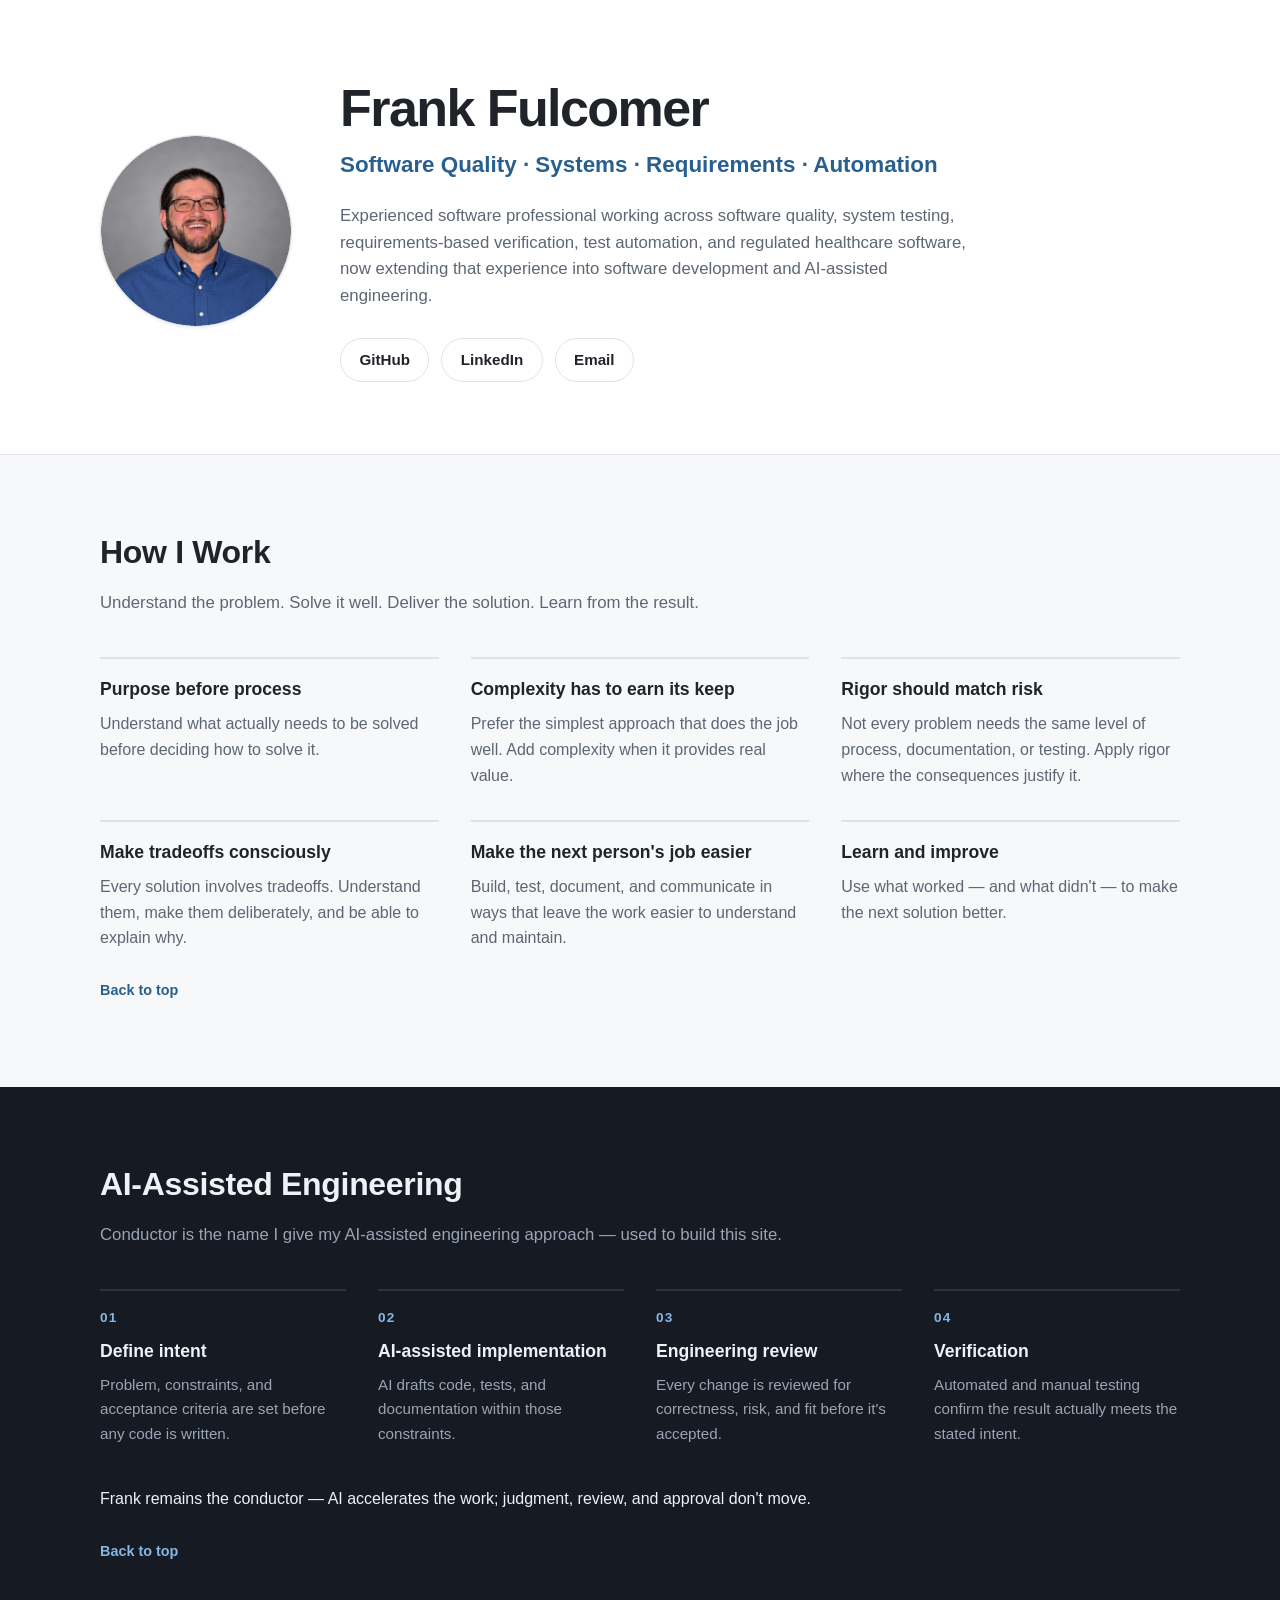
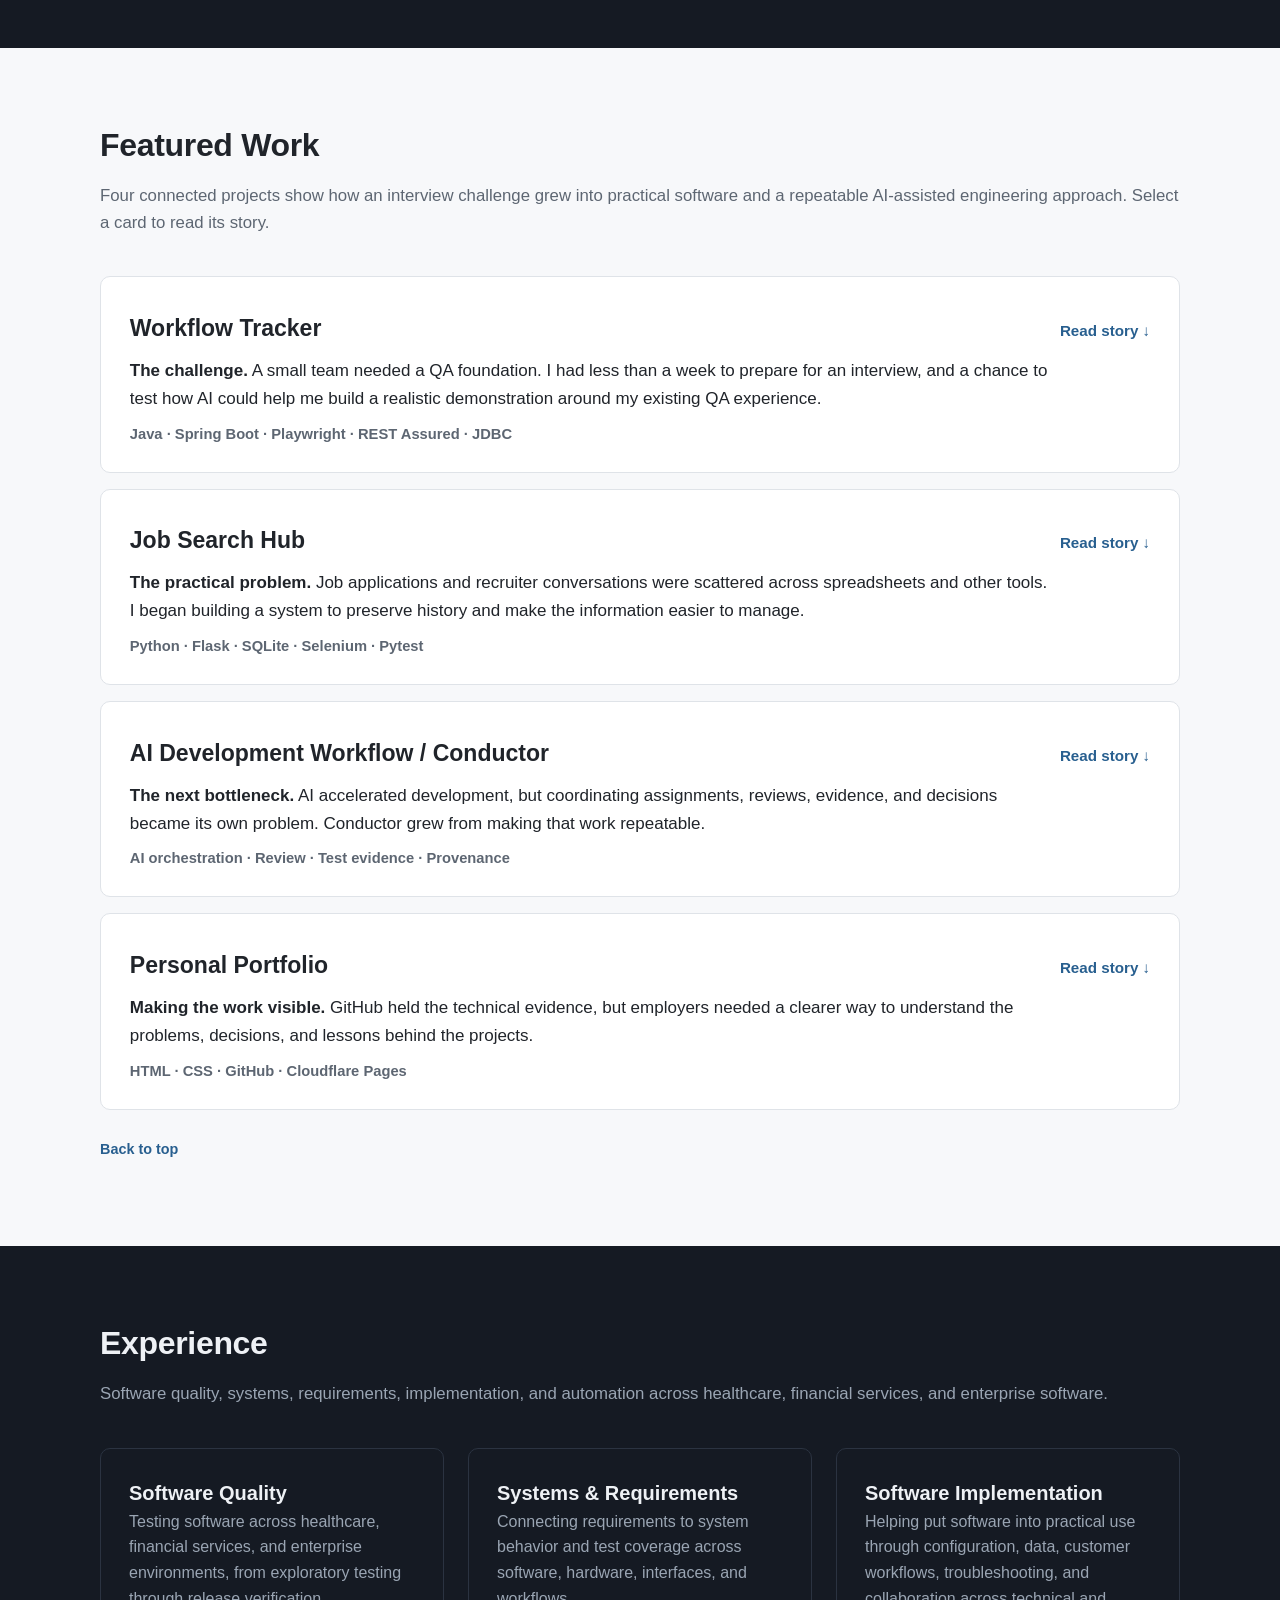
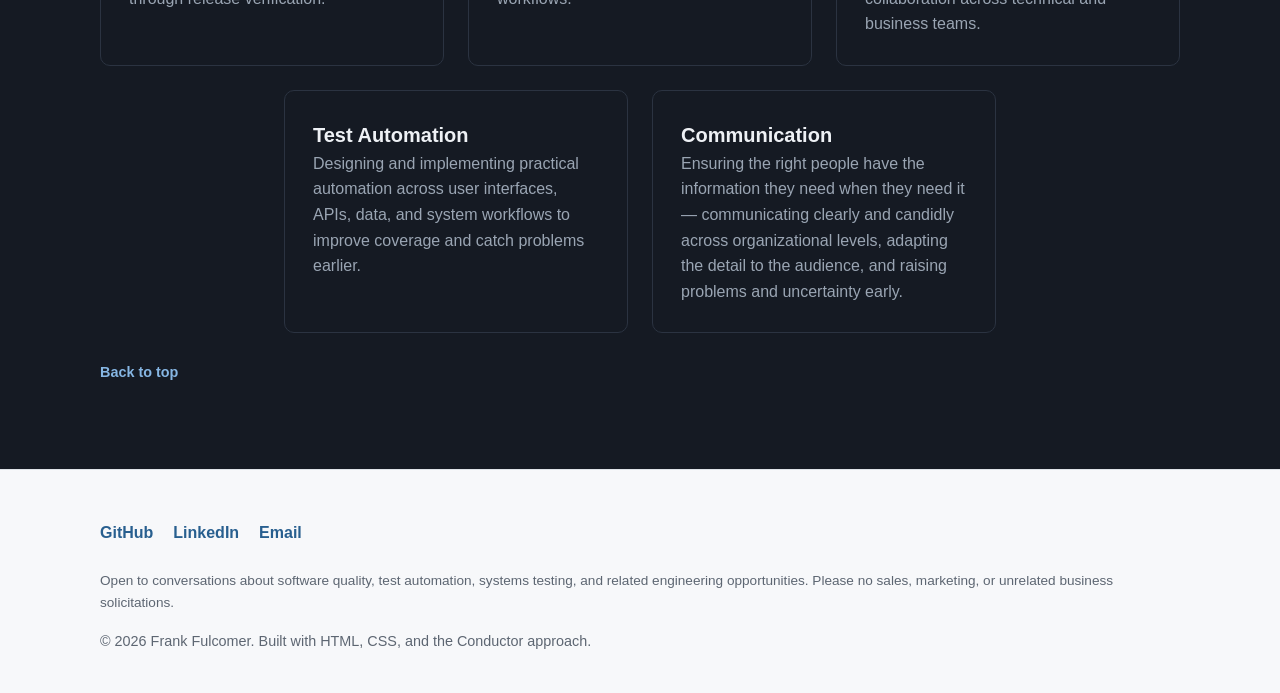
==== index.html @ 87f9f96c "Place Conductor workflow diagram in correct homepage story" ====
<!DOCTYPE html>
<html lang="en">
<head>
    <meta charset="UTF-8">
    <meta name="viewport" content="width=device-width, initial-scale=1.0">

    <title>Frank Fulcomer</title>

    <meta
        name="description"
        content="Frank Fulcomer is a software quality and test automation engineer with experience in system testing, healthcare software, automation, and AI-assisted software development."
    >

    <link rel="canonical" href="https://frankfulcomer.me/">
    <link rel="icon" type="image/png" href="favicon.png">
    <meta name="robots" content="index, follow">

    <script type="application/ld+json">
        {
            "@context": "https://schema.org",
            "@type": "Person",
            "name": "Frank Fulcomer",
            "url": "https://frankfulcomer.me/",
            "image": "https://frankfulcomer.me/favicon.png",
            "sameAs": [
                "https://github.com/frankfulcomer",
                "https://www.linkedin.com/in/frankfulcomer/"
            ],
            "jobTitle": "Software Quality & Test Automation Engineer"
        }
    </script>

    <link rel="stylesheet" href="styles.css?v=58944c45">
<style>
/* Featured stories: self-contained styles so card layout is reliable */
#work .project-story-grid {display:grid;grid-template-columns:minmax(0,1fr);gap:1rem;align-items:start}
#work .project-card {display:block;min-width:0;border:1px solid var(--border);background:var(--surface);border-radius:10px;overflow:hidden}
#work .project-card[open] {border-color:#a6bccd}
#work .project-card summary {display:block;list-style:none;cursor:pointer;padding:1.6rem 1.8rem}
#work .project-card summary::-webkit-details-marker {display:none}
#work .project-card summary:focus-visible {outline:3px solid var(--accent);outline-offset:-5px}
#work .project-card-header {display:flex;align-items:baseline;justify-content:space-between;gap:1.5rem;flex-wrap:wrap}
#work .project-card-heading {font-size:1.25rem;font-weight:700;line-height:1.4}
#work .project-card-intro {display:block;margin:.8rem 0 .6rem;max-width:85ch;line-height:1.65}
#work .project-card .technology {display:block;margin:.3rem 0 0;color:var(--muted);font-size:.85rem}
#work .project-toggle {color:var(--accent);font-weight:600;font-size:.95rem;white-space:nowrap}
#work .when-open {display:none}
#work details[open] .when-open {display:inline}
#work details[open] .when-closed {display:none}
#work .project-story {display:block;border-top:1px solid var(--border);padding:1.5rem 1.8rem 1.8rem;max-width:none;margin:0}
#work .project-story h2 {font-size:1.35rem;margin:1.9rem 0 .55rem}
#work .project-story p {max-width:78ch;margin:0 0 1rem;line-height:1.7}
#work .project-story .facts {display:grid;grid-template-columns:repeat(3,minmax(0,1fr));gap:1rem;margin:1.5rem 0}
#work .project-story .facts div {border-top:2px solid var(--border);padding-top:.6rem}
#work .project-story .facts strong {display:block;font-size:1.4rem}
#work .project-story .facts span {color:var(--muted);font-size:.85rem}
#work .project-story-link {margin-top:2rem!important}
@media(max-width:680px){#work .project-card summary{padding:1.2rem}#work .project-story{padding:1.2rem}#work .project-story .facts{grid-template-columns:1fr}}

#work .project-collapse-bottom {display:inline-block;margin-top:1rem;padding:.5rem 0;border:0;background:transparent;color:var(--accent);font:inherit;font-weight:600;cursor:pointer}
#work .project-collapse-bottom:hover {text-decoration:underline}
#work .project-collapse-bottom:focus-visible {outline:2px solid var(--accent);outline-offset:3px}

#work .project-evidence, #work .story-facts {display:grid;grid-template-columns:repeat(3,minmax(0,1fr));gap:1.25rem;margin:.2rem 0 2rem}
#work .project-evidence>div, #work .story-facts>div {border-top:2px solid var(--border);padding-top:.7rem;min-width:0}
#work .project-evidence strong, #work .story-facts strong {display:block;font-size:1.35rem;line-height:1.3}
#work .project-evidence span, #work .story-facts span {display:block;color:var(--muted);font-size:.9rem;margin-top:.25rem}
@media(max-width:600px){#work .project-evidence, #work .story-facts {grid-template-columns:1fr;gap:.8rem}}
#work .test-breakdown{margin:2rem 0}#work .test-breakdown-grid{display:grid;grid-template-columns:repeat(2,minmax(0,1fr));gap:.75rem}#work .test-breakdown-item{padding:1rem;border:1px solid var(--border);border-radius:8px}#work .test-breakdown-item h3{font-size:1rem;margin:0 0 .25rem}#work .test-breakdown-item p{font-size:.9rem;color:var(--muted);margin:0 0 .5rem}#work .test-evidence{font-size:.85rem;font-weight:600}#work .test-note{color:var(--muted);font-size:.9rem}@media(max-width:650px){#work .test-breakdown-grid{grid-template-columns:1fr}}

/* Consistent, unshaded project cards with readable text in both states */
#work .project-card,
#work .project-card[open],
#work .project-card[open] summary {
  background: var(--surface);
}
#work .project-card[open] {
  box-shadow: none;
}
#work .project-card summary .project-card-intro {
  font-size: 1rem;
  line-height: 1.65;
}
#work .project-card summary .technology {
  font-size: .92rem;
}
#work .project-card .project-story {
  font-size: 1rem;
}
#work .project-card .project-story p {
  font-size: 1rem;
  line-height: 1.7;
}
#work .project-card .project-story .test-breakdown-item p,
#work .project-card .project-story .test-note,
#work .project-card .project-story .story-facts span {
  font-size: .94rem;
}

/* Give summaries and expanded stories proportional use of card width */
#work .project-card summary .project-card-intro {
  max-width: none;
  padding-right: clamp(1rem, 8vw, 7rem);
}
#work .project-card .project-story p {
  max-width: 100%;
}
#work .project-card .project-story > section,
#work .project-card .project-story .story-facts,
#work .project-card .project-story .facts,
#work .project-card .project-story .test-breakdown {
  max-width: none;
}
#work .project-card .project-story > section p {
  max-width: 100%;
}
@media (max-width: 680px) {
  #work .project-card summary .project-card-intro { padding-right: 0; }
}

/* Featured-work hierarchy: project identity above narrative subheadings */
#work .project-card-heading {font-size:1.44rem;line-height:1.35;font-weight:700}
#work .project-card summary .project-card-intro {font-size:1.0625rem;line-height:1.65}
#work .project-card .project-story h2 {font-size:1.1875rem;line-height:1.4;font-weight:600}
#work .project-card .project-story .test-breakdown h2 {font-size:1.1875rem;font-weight:600}

/* Real project evidence image */
.project-visual{margin:2rem 0 2.25rem;max-width:100%}.project-visual a{display:block;border:1px solid var(--border);border-radius:8px;overflow:hidden;background:var(--surface)}.project-visual img{display:block;width:100%;height:auto;object-fit:contain}.project-visual figcaption{margin-top:.7rem;font-size:.9rem;line-height:1.6;color:var(--muted)}.project-visual figcaption strong{color:var(--text)}.project-visual a:focus-visible{outline:3px solid var(--accent);outline-offset:3px}

/* Verified QA evidence: readable without knowing the test tools */
.qa-evidence-visual{margin:1.7rem 0 2rem;border:1px solid var(--border);border-radius:9px;overflow:hidden;background:#fff}.qa-evidence-head{display:flex;justify-content:space-between;gap:.8rem;align-items:baseline;padding:1rem 1.15rem;border-bottom:1px solid var(--border)}.qa-evidence-head strong{font-size:1rem}.qa-evidence-head span{font-size:.85rem;color:var(--muted)}.qa-evidence-layers{display:grid;grid-template-columns:repeat(3,minmax(0,1fr))}.qa-evidence-layers>div{padding:1.2rem 1rem;display:flex;flex-direction:column;gap:.35rem}.qa-evidence-layers>div+div{border-left:1px solid var(--border)}.qa-evidence-layers strong{font-size:2rem;line-height:1.1;color:var(--text)}.qa-evidence-layers b{font-size:.92rem}.qa-evidence-layers span{font-size:.83rem;line-height:1.5;color:var(--muted)}.qa-evidence-visual figcaption{padding:.8rem 1.15rem;border-top:1px solid var(--border);font-size:.85rem;line-height:1.55;color:var(--muted)}@media(max-width:620px){.qa-evidence-head{flex-direction:column;gap:.25rem}.qa-evidence-layers{grid-template-columns:1fr}.qa-evidence-layers>div+div{border-left:0;border-top:1px solid var(--border)}}
.project-visual-source{display:block;margin-top:.35rem}.project-visual figcaption .project-visual-source a{display:inline;border:0;border-radius:0;background:none;padding:0;overflow:visible;text-decoration:underline;text-underline-offset:2px}
/* Job Search Hub: documented verification architecture */
.hub-verification-visual{margin:1.7rem 0 2rem;border:1px solid var(--border);border-radius:9px;background:#fff;overflow:hidden}.hub-verification-title{display:flex;flex-wrap:wrap;align-items:baseline;justify-content:space-between;gap:.35rem 1rem;padding:1rem 1.15rem;border-bottom:1px solid var(--border)}.hub-verification-title strong{font-size:1rem}.hub-verification-title>span{font-size:.84rem;color:var(--muted)}.hub-verification-flow{display:flex;align-items:stretch;gap:.5rem;padding:1.2rem}.hub-verification-node{flex:1;min-width:0;display:flex;flex-direction:column;gap:.45rem;padding:1rem;border:1px solid var(--border);border-radius:7px;background:#fafbfd}.hub-verification-step{font-size:.72rem;font-weight:700;letter-spacing:.06em;color:#345b78}.hub-verification-node strong{font-size:.96rem;line-height:1.35}.hub-verification-node>span:last-child{font-size:.84rem;line-height:1.55;color:var(--muted)}.hub-verification-arrow{align-self:center;font-size:1.5rem;color:#58758a}.hub-verification-visual figcaption{padding:.9rem 1.15rem;border-top:1px solid var(--border);font-size:.88rem;line-height:1.6;color:var(--muted)}.hub-verification-visual figcaption a{display:inline;text-decoration:underline;text-underline-offset:2px}@media(max-width:700px){.hub-verification-flow{flex-direction:column}.hub-verification-arrow{transform:rotate(90deg)}}
</style>
</head>

<body>
    <a class="skip-link" href="#main">Skip to main content</a>

    <header id="top" class="hero">
        <div class="container hero-inner">
            <img
                class="hero-photo"
                src="favicon.png"
                alt="Portrait of Frank Fulcomer"
                width="192"
                height="192"
            >

            <div class="hero-text">
                <h1>Frank Fulcomer</h1>
                <p class="title">Software Quality &middot; Systems &middot; Requirements &middot; Automation</p>

                <p class="intro">
                    Experienced software professional working across
                    software quality, system testing, requirements-based
                    verification, test automation, and regulated healthcare
                    software, now extending that experience into software
                    development and AI-assisted engineering.
                </p>

                <nav aria-label="Professional profiles" class="profile-nav">
                    <a href="https://github.com/frankfulcomer" target="_blank" rel="noopener noreferrer">GitHub</a>
                    <a href="https://www.linkedin.com/in/frankfulcomer/" target="_blank" rel="noopener noreferrer">LinkedIn</a>
                    <a href="mailto:frank.fulcomer@gmail.com">Email</a>
                </nav>
            </div>
        </div>
    </header>

    <main id="main">
        <section id="how-i-work" class="section" aria-labelledby="how-i-work-heading">
            <div class="container">
                <h2 id="how-i-work-heading">How I Work</h2>
                <p class="section-lede">
                    Understand the problem. Solve it well. Deliver the
                    solution. Learn from the result.
                </p>

                <ul class="principles-grid">
                    <li>
                        <h3>Purpose before process</h3>
                        <p>
                            Understand what actually needs to be solved
                            before deciding how to solve it.
                        </p>
                    </li>
                    <li>
                        <h3>Complexity has to earn its keep</h3>
                        <p>
                            Prefer the simplest approach that does the job
                            well. Add complexity when it provides real
                            value.
                        </p>
                    </li>
                    <li>
                        <h3>Rigor should match risk</h3>
                        <p>
                            Not every problem needs the same level of
                            process, documentation, or testing. Apply rigor
                            where the consequences justify it.
                        </p>
                    </li>
                    <li>
                        <h3>Make tradeoffs consciously</h3>
                        <p>
                            Every solution involves tradeoffs. Understand
                            them, make them deliberately, and be able to
                            explain why.
                        </p>
                    </li>
                    <li>
                        <h3>Make the next person's job easier</h3>
                        <p>
                            Build, test, document, and communicate in ways
                            that leave the work easier to understand and
                            maintain.
                        </p>
                    </li>
                    <li>
                        <h3>Learn and improve</h3>
                        <p>
                            Use what worked &mdash; and what didn't &mdash;
                            to make the next solution better.
                        </p>
                    </li>
                </ul>
                <p class="back-to-top">
                    <a href="#top">Back to top</a>
                </p>
            </div>
        </section>

        <section id="conductor" class="section section-dark" aria-labelledby="conductor-heading">
            <div class="container">
                <h2 id="conductor-heading">AI-Assisted Engineering</h2>
                <p class="section-lede">
                    Conductor is the name I give my AI-assisted engineering
                    approach &mdash; used to build this site.
                </p>

                <ol class="process-steps">
                    <li>
                        <span class="step-index">01</span>
                        <h3>Define intent</h3>
                        <p>
                            Problem, constraints, and acceptance criteria are
                            set before any code is written.
                        </p>
                    </li>
                    <li>
                        <span class="step-index">02</span>
                        <h3>AI-assisted implementation</h3>
                        <p>
                            AI drafts code, tests, and documentation within
                            those constraints.
                        </p>
                    </li>
                    <li>
                        <span class="step-index">03</span>
                        <h3>Engineering review</h3>
                        <p>
                            Every change is reviewed for correctness, risk,
                            and fit before it's accepted.
                        </p>
                    </li>
                    <li>
                        <span class="step-index">04</span>
                        <h3>Verification</h3>
                        <p>
                            Automated and manual testing confirm the result
                            actually meets the stated intent.
                        </p>
                    </li>
                </ol>

                <p class="process-note">
                    Frank remains the conductor &mdash; AI accelerates the
                    work; judgment, review, and approval don't move.
                </p>
                <p class="back-to-top">
                    <a href="#top">Back to top</a>
                </p>
            </div>
        </section>

        <section id="work" class="section" aria-labelledby="work-heading">
            <div class="container">
                <h2 id="work-heading">Featured Work</h2>
                <p class="section-lede">
                    Four connected projects show how an interview challenge grew into practical software and a repeatable AI-assisted engineering approach. Select a card to read its story.
                </p>

                <div class="project-grid project-story-grid">
<details class="project-card"><summary><span class="project-card-header"><span class="project-card-heading">Workflow Tracker</span><span class="project-toggle"><span class="when-closed">Read story ↓</span><span class="when-open">Collapse story ↑</span></span></span><span class="project-card-intro"><strong>The challenge.</strong> A small team needed a QA foundation. I had less than a week to prepare for an interview, and a chance to test how AI could help me build a realistic demonstration around my existing QA experience.</span><span class="technology">Java &middot; Spring Boot &middot; Playwright &middot; REST Assured &middot; JDBC</span></summary><div class="project-story"><h2>The situation</h2>
<p>During an interview process, I learned that a small software team needed to establish QA practices and automation largely from the ground up. The need was bigger than a handful of test scripts: requirements, coverage, repeatable regression testing, and an approach the team could maintain.</p>
<p>I wanted to demonstrate how I would tackle that work. But a meaningful testing demonstration needs something realistic to test. Building an application, its documentation, and a testing system by hand would take more time than an interview proof of concept justified.</p>
<p>I brought years of experience in software quality, requirements analysis, system testing, and test design. What I didn't bring was extensive hands-on Java/Spring Boot application development experience, and parts of the automation stack were new to me. AI offered a way to bridge that implementation gap without treating unfamiliar syntax as the main problem to solve.</p>
<h2>The approach</h2>
<p>I used ChatGPT and Claude Code to help create a small workflow application: work items can be assigned to owners, edited, moved through defined statuses, and reviewed through their status history. The application was never the main deliverable. It was a controllable, realistic system against which to demonstrate QA engineering.</p>
<p>I directed the problem-solving, requirements, testing priorities, architectural choices, review, and validation. AI accelerated implementation, investigation, and documentation. The aim was not to automate every possible activity; it was to get useful evidence quickly and know whether to trust it.</p>
<p>The timeline was short. My first Justifacts interview was on September 10, 2026. I committed the initial application and Playwright UI suite that afternoon, separated the black-box tests into their own repository and added CI on September 11, and had an onsite interview scheduled for September 16. That is less than a week from the initial interview to the onsite. I shared the initial proof of concept during the interview process and discussed the project and its approach with the team during the onsite interview. They seemed receptive to the ideas, although time constraints prevented a live demonstration. I continued developing the project independently afterward. The capabilities below reflect the current repositories, not necessarily what existed at the time of that conversation.</p>

<figure class="project-visual"><a href="https://raw.githubusercontent.com/frankfulcomer/workflow-tracker/main/docs/screenshot.png" target="_blank" rel="noopener noreferrer" aria-label="View full-size Workflow Tracker application screenshot"><img src="https://raw.githubusercontent.com/frankfulcomer/workflow-tracker/main/docs/screenshot.png" alt="Workflow Tracker application showing work items and a detail view with status history" loading="lazy" decoding="async"></a><figcaption><strong>Workflow Tracker in use.</strong> The application provides real work-item and status-history behavior for independent UI, API, and database verification. Select the image to view it full size.</figcaption></figure>
<h2>Making the behavior testable</h2>
<p>The project grew from a simple application idea into six lightweight user stories with numbered acceptance criteria, shared interface conventions, and explicit scope boundaries. Tests are mapped back to expected behavior, making it possible to discuss coverage in terms of requirements rather than just test counts.</p>
<p>Testing also improved the requirements. Exploring invalid owner identifiers, blank titles, and unassigned work items exposed behaviors that had not been specified. Those gaps became acceptance criteria before corresponding regression tests were added.</p>
<h2>Choosing the right kind of testing</h2>
<p>The QA system lives in its own repository and treats the application as a black box. Browser tests check user interaction and representative workflows. API tests check business rules and service responses. Read-only SQL checks verify what was actually persisted in the database—even when an application response appears correct.</p>
<p>Manual testing still has a place. An early set of 27 scripted manual cases was refined to six meaningful user workflows. Repetitive, deterministic checks moved to automation; open-ended questions moved to an exploratory testing charter. The goal was less duplicated effort, not less confidence.</p>
<figure class="qa-evidence-visual" aria-label="Workflow Tracker regression suite breakdown"><div class="qa-evidence-head"><strong>Independent regression suite</strong><span>30 automated tests · 3 verification layers</span></div><div class="qa-evidence-layers"><div><strong>18</strong><b>Browser / UI</b><span>Real user workflows and interface behavior</span></div><div><strong>6</strong><b>REST API</b><span>Service contracts and business rules</span></div><div><strong>6</strong><b>SQL / JDBC</b><span>Read-only verification of persisted state</span></div></div><figcaption>Each test maps to documented acceptance criteria. The suite runs independently of the application code and is integrated with <a href="https://github.com/frankfulcomer/workflow-tracker-tests/actions/workflows/ci.yml">GitHub Actions</a>. <a href="https://github.com/frankfulcomer/workflow-tracker-tests/blob/main/docs/traceability.md">Review test traceability</a>.</figcaption></figure>
<h2>Putting regression into the workflow</h2>
<p>GitHub Actions builds the application on changes to its main branch. After a successful build, it triggers the separate QA repository with the exact application commit identifier. The test workflow starts that revision of the application, runs the UI, API, and database tests, and saves reports and logs.</p>
<p>That separation matters: the tests don't rely on the application's internal classes, and the regression run is tied to the revision that triggered it—not whichever revision happens to be latest later.</p>
<figure class="project-visual"><a href="workflow-tracker-ci-history.png" target="_blank" rel="noopener noreferrer" aria-label="View full-size GitHub Actions CI run history"><img src="workflow-tracker-ci-history.png" alt="GitHub Actions CI run history for Workflow Tracker tests showing repeated successful executions alongside failures during development" loading="lazy" decoding="async"></a><figcaption><strong>Regression testing in practice.</strong> GitHub Actions runs the independent test suite as the project evolves. The history includes successful executions, failures investigated during development, and runs triggered by application changes. <span class="project-visual-source">Source: <a href="https://github.com/frankfulcomer/workflow-tracker-tests/actions/workflows/ci.yml">GitHub Actions workflow history</a></span></figcaption></figure>
<h2>What the failures taught me</h2>
<p>One browser test consistently passed locally and failed in CI. Rather than adding an arbitrary delay or weakening the assertion, I compared execution evidence and traced the problem to closely spaced form submissions and asynchronous handling. The test synchronization was corrected in the shared Page Object; the underlying application risk was recorded separately for future work.</p>
<p>Other findings were deliberately documented rather than immediately fixed, including an API error response that exposed an internal Java type. Not every discovery needs to become an unplanned change to the current scope.</p>
<h2>What I took away</h2>
<p>AI made it practical to move from an interview problem to a working QA demonstration despite limited familiarity with parts of the development stack. But speed alone was not the measure of success. Requirements still needed scrutiny, test results needed investigation, and the work needed boundaries.</p>
<p>For me, the lasting lesson is that AI can expand implementation capacity while experienced QA judgment determines what to build, what to verify, and when the evidence is good enough.</p>
<h2>Where it led</h2><p>After the interview, I continued developing Workflow Tracker to challenge myself with unfamiliar technologies and AI-assisted engineering. As the testing approach matured, I found a more immediate problem worth solving: managing my own job search more effectively. The next project, <a href="job-search-hub.html">Job Search Hub</a>, took those lessons into a practical application I could use.</p>
<div class="facts" aria-label="Project results"><div><strong>6</strong><span>Documented product stories</span></div><div><strong>30</strong><span>Automated regression tests</span></div><div><strong>3</strong><span>Independent verification layers</span></div></div><section class="test-breakdown" aria-label="Testing and verification"><h2>Testing and verification</h2><p class="test-note">Categories describe the kinds of checks used or planned; they are not additive test counts. Planned checks are identified explicitly.</p><div class="test-breakdown-grid"><div class="test-breakdown-item"><h3>UI / E2E</h3><p>Browser interactions and complete workflows</p><span class="test-evidence">Playwright automated</span></div><div class="test-breakdown-item"><h3>API</h3><p>Endpoints, contracts, and business rules</p><span class="test-evidence">REST Assured automated</span></div><div class="test-breakdown-item"><h3>Database</h3><p>Persistence, integrity, and history</p><span class="test-evidence">Read-only SQL checks</span></div><div class="test-breakdown-item"><h3>Manual / Exploratory</h3><p>Human-led workflows, investigations, and charters</p><span class="test-evidence">6 workflows and exploratory charter</span></div></div></section>
<p class="project-story-link"><a href="workflow-tracker.html">Open full project page ↗</a></p><button type="button" class="project-collapse-bottom" onclick="const d=this.closest('details');d.open=false;d.querySelector('summary').focus({preventScroll:true});d.scrollIntoView({behavior:window.matchMedia('(prefers-reduced-motion: reduce)').matches?'instant':'smooth',block:'start'})">↑ Collapse story</button></div></details>
<details class="project-card"><summary><span class="project-card-header"><span class="project-card-heading">Job Search Hub</span><span class="project-toggle"><span class="when-closed">Read story ↓</span><span class="when-open">Collapse story ↑</span></span></span><span class="project-card-intro"><strong>The practical problem.</strong> Job applications and recruiter conversations were scattered across spreadsheets and other tools. I began building a system to preserve history and make the information easier to manage.</span><span class="technology">Python &middot; Flask &middot; SQLite &middot; Selenium &middot; Pytest</span></summary><div class="project-story"><section><h2>The situation</h2><p>My job search had become a project of its own. Applications, recruiter conversations, job descriptions, compensation details, and follow-ups were spread across job boards, email, and increasingly complicated spreadsheets. The spreadsheet was useful, but I was spending more time maintaining the information than I wanted—and it was too easy for important history to disappear behind a single current-status cell.</p><p>I had just used Workflow Tracker to challenge myself with AI-assisted development and test automation. This time, instead of inventing a system to test, I already had a real problem. I wanted to see whether I could turn that need into software I would actually use, while applying the same discipline I had spent years bringing to other people's products.</p></section>
<section><h2>The approach</h2><p>The tempting version of Job Search Hub would do everything: collect openings, score matches, track recruiters, manage interviews, and automate follow-up. I deliberately did not start there. The first boundary was simpler: once I submit an application, I need to record it accurately and understand what happens afterward.</p><p>That choice gave Phase 1 a concrete purpose. It needed to capture the employer, position, application date, original posting, location, compensation, and source; preserve status changes; and make records easy to find again. Prospecting, automated discovery, and AI job evaluation could wait. Deferring them was a product decision, not an admission that the idea lacked ambition.</p></section><figure class="project-visual"><a href="job-hub-applications.png" target="_blank" rel="noopener noreferrer" aria-label="View full-size Job Search Hub screenshot"><img src="job-hub-applications.png" alt="Job Search Hub applications list populated with five fictional job applications, including company, job title, location, application date, and current status" loading="lazy" decoding="async"></a><figcaption><strong>Applications at a glance.</strong> Five fictional records in an isolated demonstration database show how job details and current status can be reviewed together. These are not real job applications. Select the image to view it full size.</figcaption></figure>
<section><h2>Where development stands</h2><p>Job Search Hub is still early in development. The initial application-recording workflow, relational data model, and independent browser testing provide a working foundation, not a finished job-search platform. There is considerably more I want it to do.</p><p>Recently, I have spent more time getting this portfolio published and building the development infrastructure and AI-assisted workflow that will support the larger Job Search Hub effort. That work has taken priority over adding application features for now. The goal is to return to the project with a clearer way to plan, implement, test, and review changes as its scope grows.</p></section><section><h2>Designing for useful history</h2><p>One of the first design questions was whether I was simply recreating a spreadsheet in a browser. If each application were just one row with a status field, the new interface would not solve the underlying problem. An application can move from submitted to screening to interviewing and beyond. Those changes have dates, context, and sometimes notes worth preserving.</p><p>I used a relational SQLite model to distinguish applications, companies, locations, sources, and status history. Company headquarters is not necessarily the job location. The date I applied is not necessarily the effective date of a later status. Compensation amounts need a basis to mean anything. These distinctions are easy to overlook in a quick prototype; they become important when the information is used for filtering, reporting, or understanding past decisions.</p></section><figure class="project-visual"><a href="job-hub-northstar-history.png" target="_blank" rel="noopener noreferrer" aria-label="View full-size Job Search Hub screenshot"><img src="job-hub-northstar-history.png" alt="Fictional Northstar Systems application detail showing its current interviewing status and a table of earlier applied, screening, and interviewing events" loading="lazy" decoding="async"></a><figcaption><strong>History, not just a status field.</strong> This fictional Northstar Systems record preserves the progression from applied to screening to interviewing, including effective dates and notes. The screenshot uses demonstration data. Select the image to view it full size.</figcaption></figure>
<section><h2>Verifying what actually persisted</h2><p>The application has its own tests, but I also wanted independent system-level evidence. I created a separate Selenium and Pytest repository that interacts with Job Search Hub through a real Chrome browser. It does not import the application's business logic or reach into its implementation to manufacture a passing result.</p><p>Isolation became a particularly important design decision. Each application test starts its own Flask process against a fresh, disposable SQLite database. It never touches my real job-search records. When a test creates an application, it checks the user-visible result and can query that same temporary database read-only to confirm the record and initial status-history entry actually exist. A status-change test checks that the new event was added without losing the old one. A screen that looks correct is not always proof that the underlying data is correct.</p></section><figure class="hub-verification-visual" aria-label="Job Search Hub independent verification workflow"><div class="hub-verification-title"><strong>One test, independently verified</strong><span>Isolated application and data for every test</span></div><div class="hub-verification-flow"><div class="hub-verification-node"><span class="hub-verification-step">1 · ACT</span><strong>Chrome + Selenium</strong><span>Submit an application or change its status through the real interface</span></div><span class="hub-verification-arrow" aria-hidden="true">→</span><div class="hub-verification-node"><span class="hub-verification-step">2 · RUN</span><strong>Disposable Flask instance</strong><span>Start the application with a fresh SQLite database</span></div><span class="hub-verification-arrow" aria-hidden="true">→</span><div class="hub-verification-node"><span class="hub-verification-step">3 · VERIFY</span><strong>UI + read-only SQL</strong><span>Confirm both the visible result and persisted status history</span></div></div><figcaption><strong>Why it matters:</strong> A correct-looking screen is not proof that the right data was saved. Each test uses its own temporary database, never the real job-search records. <a href="https://github.com/frankfulcomer/job-search-hub-tests">Inspect the independent test repository</a>.</figcaption></figure>
<figure class="project-visual"><a href="job-hub-test-results.png" target="_blank" rel="noopener noreferrer" aria-label="View full-size Job Search Hub automated test results screenshot"><img src="job-hub-test-results.png" alt="Terminal output showing results from the Job Search Hub automated test suite" loading="lazy" decoding="async"></a><figcaption><strong>Automated testing evidence.</strong> A captured local test run from the independent Job Search Hub test suite. The tests exercise application behavior with isolated test data; see the <a href="https://github.com/frankfulcomer/job-search-hub-tests">test repository</a> for the implementation and current coverage. Select the image to view it full size.</figcaption></figure><section><h2>Choosing meaningful coverage</h2><p>The browser suite covers selected workflows such as application creation, status history, and validation. It is not intended to duplicate every lower-level validation test, and it does not yet cover every Phase 1 scenario. Exhaustive filtering, duplicate-warning behavior, and archive/restore remain examples of work that can be added deliberately rather than pretending that a small suite proves everything.</p><p>This reflects how I approach QA professionally: choose the right level for each question, make test data trustworthy, and avoid repeating the same assertion through three layers merely to increase a test count. The objective is confidence in behavior, not a large-looking automation report.</p></section>
<section><h2>What I took away — and where it led</h2><p>Job Search Hub changed the stakes of my experiment. I was no longer asking only whether AI could help me build unfamiliar software. I was asking whether the result could remain understandable, maintainable, and trustworthy as requirements evolved. That meant paying attention to decisions, test evidence, and the cost of changing direction.</p><p>It also exposed a new problem. Coordinating AI assistance across planning, implementation, review, and testing required repeated context handoffs and careful tracking of what had actually been verified. Solving that problem became the next project: <a href="conductor.html">Conductor</a>.</p></section><div class="story-facts" aria-label="Project results"><div><strong>2</strong><span>Application and test repositories</span></div><div><strong>1</strong><span>Fresh database per browser test</span></div><div><strong>UI + SQL</strong><span>Behavior and persistence checked</span></div></div><section class="test-breakdown" aria-label="Product and quality evidence"><h2>Product and quality evidence</h2><p class="test-note">How the application preserves useful information and how its behavior is verified.</p><div class="test-breakdown-grid"><div class="test-breakdown-item"><h3>Application records</h3><p>Employer, role, source, compensation, and location</p><span class="test-evidence">Structured information captured after applying</span></div><div class="test-breakdown-item"><h3>Status history</h3><p>Changes preserved instead of overwritten</p><span class="test-evidence">Effective dates and prior status retained</span></div><div class="test-breakdown-item"><h3>Browser automation</h3><p>User workflows exercised in Chrome</p><span class="test-evidence">Separate Selenium / Pytest repository</span></div><div class="test-breakdown-item"><h3>Persistence checks</h3><p>Verify the data behind the screen</p><span class="test-evidence">Isolated SQLite database and read-only queries</span></div></div></section><p class="project-story-link"><a href="job-search-hub.html">Open full project page ↗</a></p><button type="button" class="project-collapse-bottom" onclick="const d=this.closest('details');d.open=false;d.querySelector('summary').focus({preventScroll:true});d.scrollIntoView({behavior:window.matchMedia('(prefers-reduced-motion: reduce)').matches?'instant':'smooth',block:'start'})">↑ Collapse story</button></div></details>
<details class="project-card"><summary><span class="project-card-header"><span class="project-card-heading">AI Development Workflow / Conductor</span><span class="project-toggle"><span class="when-closed">Read story ↓</span><span class="when-open">Collapse story ↑</span></span></span><span class="project-card-intro"><strong>The next bottleneck.</strong> AI accelerated development, but coordinating assignments, reviews, evidence, and decisions became its own problem. Conductor grew from making that work repeatable.</span><span class="technology">AI orchestration &middot; Review &middot; Test evidence &middot; Provenance</span></summary><div class="project-story"><section><h2>The situation</h2><p>Workflow Tracker showed me that AI could help me build a credible demonstration with technologies I did not use every day. Job Search Hub raised the bar: now I had a product with real requirements, persistent data, automated tests, and a reason to keep improving it. The faster implementation became, the more noticeable the coordination work became.</p><p>A model could propose a solution, another could implement it, and a third could critique it. But someone still had to carry requirements between them, explain what was authorized, determine which tests actually ran, and preserve the decisions that would matter a week later. Copying conversations between tools was not a sustainable engineering process.</p></section>
<section><h2>The approach</h2><p>I started treating AI collaboration less like asking one assistant to do everything and more like coordinating a small team with defined responsibilities. That is where the name Conductor came from. I set the direction, constraints, priorities, and acceptance boundaries. AI assists with analysis, planning, implementation, debugging, and review—but I remain accountable for what is built and what is accepted.</p><p>The distinction matters because an AI assistant can sound convincing while being wrong, can make a locally sensible change that violates a requirement, or can describe tests it did not independently execute. Experience in QA has made me particularly reluctant to confuse a plausible explanation with verified behavior.</p></section><figure class="conductor-evidence" style="margin:1.6rem 0 2.4rem"><a href="conductor-workflow.png" target="_blank" rel="noopener noreferrer"><img src="conductor-workflow.png" alt="Conductor workflow diagram showing bounded delegation, independent review, traceability, and human decision points." loading="lazy" style="display:block;width:100%;height:auto;border:1px solid #d8dee6;border-radius:8px"></a><figcaption style="font-size:.9rem;color:#526071;margin-top:.65rem">A working model of how scoped assignments, implementation, review, and human decisions connect. <a href="conductor-workflow.png" target="_blank" rel="noopener noreferrer">View full-size image</a></figcaption></figure>
<section><h2>Separating implementation from verification</h2><p>The workflow evolved toward an orchestration role that prepares bounded assignments and reviews results, while Claude Code performs delegated implementation or debugging. Codex can inspect the changes, run independent checks, and bring consequential decisions back to me. The roles are useful precisely because they are not interchangeable: the implementer's own success report is not the final evidence of correctness.</p><p>One of the principles captured in the project is: <strong>scripts establish facts; AI interprets facts; humans grant authority.</strong> A script can record the command that ran, its exit status, and the files that changed. AI can help interpret that evidence and identify what still needs scrutiny. Neither a passing test nor an AI recommendation automatically authorizes accepting a risk, changing requirements, committing, or publishing.</p></section><figure class="conductor-evidence" style="margin:1.6rem 0 2.4rem"><a href="conductor-verification.png" target="_blank" rel="noopener noreferrer"><img src="conductor-verification.png" alt="Conductor verification case study showing a failed intermediate correction and independent review evidence." loading="lazy" style="display:block;width:100%;height:auto;border:1px solid #d8dee6;border-radius:8px"></a><figcaption style="font-size:.9rem;color:#526071;margin-top:.65rem">A documented correction cycle: independent checks exposed a problem before acceptance. <a href="conductor-verification.png" target="_blank" rel="noopener noreferrer">View full-size image</a></figcaption></figure>
<section><h2>Making the work traceable</h2><p>As sessions grew longer, I found that important reasoning could disappear into a transcript. A decision made after comparing alternatives might be forgotten while a polished summary made the work look simpler than it was. Conductor's Python-based bridge therefore records scoped assignments, execution artifacts, source changes, test results, and review material so there is a usable trail behind the outcome.</p><p>That record has limits. The bridge can preserve its own delegated runs, but it does not automatically capture every surrounding ChatGPT conversation. Missing source material should be disclosed, not reconstructed as if it were verbatim. Raw transcripts may also contain private context and stay private; the enduring conclusions belong in concise requirements, architecture, test strategy, and decision records.</p></section>
<section><h2>Keeping authority and scope clear</h2><p>The process explicitly separates read-only investigation from authorized implementation. It does not allow a requirement to be silently rewritten simply because a test fails. Reviewing a change is not the same as authorizing a commit, and committing is not the same as approving a push or deployment. These are small distinctions until a delegated tool crosses one of them.</p><p>At the same time, I do not want a ceremonial framework that consumes more energy than it saves. I use an 'enough' principle: enough structure to preserve intent and verify the result, but no extra tooling or documentation without a clear benefit. The workflow must earn its place through actual use.</p></section><figure class="conductor-evidence" style="margin:1.6rem 0 2.4rem"><a href="conductor-approval-boundaries.png" target="_blank" rel="noopener noreferrer"><img src="conductor-approval-boundaries.png" alt="Conductor approval matrix distinguishing delegated work from human-controlled acceptance, commits, and publishing." loading="lazy" style="display:block;width:100%;height:auto;border:1px solid #d8dee6;border-radius:8px"></a><figcaption style="font-size:.9rem;color:#526071;margin-top:.65rem">Approval boundaries distinguish work AI can perform from decisions reserved for the engineer. <a href="conductor-approval-boundaries.png" target="_blank" rel="noopener noreferrer">View full-size image</a></figcaption></figure>
<section><h2>What I took away</h2><p>Conductor grew out of practical frustrations rather than a plan to invent an AI methodology. It is still being tested and refined, including through the work of building this portfolio. Some parts are implemented tools; others are operating rules and habits that need continued validation.</p><p>The larger lesson connects directly to my QA background. Faster implementation does not remove the need for judgment; it increases the value of knowing what to ask, what evidence to trust, and when to stop.</p></section><div class="story-facts" aria-label="Project results"><div><strong>3</strong><span>Defined responsibility areas</span></div><div><strong>Run records</strong><span>Changes and test evidence captured</span></div><div><strong>Approval</strong><span>Human-controlled acceptance</span></div></div><section class="test-breakdown" aria-label="Workflow evidence"><h2>Workflow evidence</h2><p class="test-note">The capabilities and safeguards that make delegated work reviewable.</p><div class="test-breakdown-grid"><div class="test-breakdown-item"><h3>Bounded assignments</h3><p>Keep implementation work tied to an authorized task</p><span class="test-evidence">Explicit scope and responsibilities</span></div><div class="test-breakdown-item"><h3>Independent review</h3><p>Separate creating changes from evaluating them</p><span class="test-evidence">Review is a distinct responsibility</span></div><div class="test-breakdown-item"><h3>Execution records</h3><p>Preserve what changed and which checks ran</p><span class="test-evidence">Evidence and decisions kept for follow-up</span></div><div class="test-breakdown-item"><h3>Human authority</h3><p>Keep acceptance and publication under engineer control</p><span class="test-evidence">Approval required for consequential actions</span></div></div></section><p class="project-story-link"><a href="conductor.html">Open full project page ↗</a></p><button type="button" class="project-collapse-bottom" onclick="const d=this.closest('details');d.open=false;d.querySelector('summary').focus({preventScroll:true});d.scrollIntoView({behavior:window.matchMedia('(prefers-reduced-motion: reduce)').matches?'instant':'smooth',block:'start'})">↑ Collapse story</button></div></details>
<details class="project-card"><summary><span class="project-card-header"><span class="project-card-heading">Personal Portfolio</span><span class="project-toggle"><span class="when-closed">Read story ↓</span><span class="when-open">Collapse story ↑</span></span></span><span class="project-card-intro"><strong>Making the work visible.</strong> GitHub held the technical evidence, but employers needed a clearer way to understand the problems, decisions, and lessons behind the projects.</span><span class="technology">HTML &middot; CSS &middot; GitHub &middot; Cloudflare Pages</span></summary><div class="project-story"><section><h2>The situation</h2><p>I had started publishing projects on GitHub to demonstrate that my software quality experience was extending into development and modern automation. The repositories contained code, requirements, tests, and engineering notes. But I kept returning to a basic problem: someone considering me for a role might never get far enough into a repository to understand why the work mattered.</p><p>A recruiter, business analyst, QA lead, and developer may all look at the same project for different reasons. The recruiter wants to understand my capabilities. The QA lead wants to see how I think about evidence and risk. The developer may want to inspect architecture and code. I needed a place that welcomed all of them without reducing the projects to technology badges.</p></section>
<section><h2>The approach</h2><p>That became the central content decision. Each project should begin with a recognizable problem, explain the approach and important choices, and then offer deeper technical detail. The GitHub repositories remain the source of evidence. The portfolio provides the context that makes someone interested enough to open them.</p><p>It also gave me a useful constraint: the first version did not need a polished gallery of screenshots, elaborate diagrams, or every possible project detail. It needed to be presentable and informative soon, while my job search was active. The work could deepen after it became discoverable.</p></section>
<section><h2>Choosing the right-sized architecture</h2><p>I could have built the site with a modern frontend framework, a content management system, or a backend service. None was necessary for the first goal. Static HTML and CSS, versioned in GitHub and deployed through Cloudflare Pages, offered a straightforward way to publish quickly with little infrastructure to maintain.</p><p>That choice was not about avoiding engineering. It was about applying engineering judgment to scope. The site still needs responsive behavior, accessible navigation, clear content hierarchy, sensible metadata, secure hosting, and reliable updates. A small technology stack does not excuse poor quality; it simply reduces the number of moving parts.</p></section>
<section><h2>Designing for different readers</h2><p>I wanted the visual impression to be mature, approachable, and technically current without looking like a flashy developer template. The design favors light surfaces, readable typography, whitespace, and a recognizable professional photograph. GitHub and LinkedIn are easy to reach, while the project pages let interested readers go deeper.</p><p>The same principle shaped the writing. I have years of experience in quality engineering, requirements, regulated software, and cross-functional work. My newer development projects should complement that history, not pretend I have spent decades as a Java or Python application developer. The portfolio needs to be confident about what I know and transparent about what I am learning.</p></section>
<section><h2>Making quality part of the site</h2><p>I documented responsive design and mainstream browser support as release expectations, including usable reflow down to 320 CSS pixels. Semantic structure, keyboard navigation, focus visibility, and readable layouts are part of the work, not decorative finishing touches. Those targets need to be checked and refined as the site evolves; a written requirement is not the same as a completed validation result.</p><p>The project also provides a practical setting for the Conductor approach. AI can help produce pages and suggest changes, but the content, technical claims, visual acceptance, and decision to publish still need human judgment. The site is public, so inaccurate wording or a broken link is more than an internal development inconvenience.</p></section>
<section><h2>What I took away</h2><p>One of the hardest choices in a personal project is deciding when there is enough. It would be easy to spend weeks refining a page that no employer can yet see. Instead, I chose to put four connected project stories in place and improve them through review. That makes the site useful now while leaving room for real screenshots, diagrams, stronger test evidence, and more detailed case studies later.</p><p>The portfolio completes a useful loop: Workflow Tracker tested my abilities, Job Search Hub addressed a real need, Conductor emerged from the challenge of coordinating the work, and this site applies those lessons to communicating the results. The guiding principle is simple: <strong>right-sized today, extensible tomorrow.</strong></p></section><div class="story-facts" aria-label="Project results"><div><strong>4</strong><span>Published project stories</span></div><div><strong>4</strong><span>Linked source repositories or project entry points</span></div><div><strong>Static</strong><span>Versioned, deployable site</span></div></div><section class="test-breakdown" aria-label="Publication and quality evidence"><h2>Publication and quality evidence</h2><p class="test-note">How the site makes the work accessible and verifiable.</p><div class="test-breakdown-grid"><div class="test-breakdown-item"><h3>Four project stories</h3><p>Connect problems, decisions, and lessons</p><span class="test-evidence">Published case studies</span></div><div class="test-breakdown-item"><h3>Source access</h3><p>Let technical readers inspect the implementation</p><span class="test-evidence">GitHub repositories linked</span></div><div class="test-breakdown-item"><h3>Responsive presentation</h3><p>Keep stories readable across screen sizes</p><span class="test-evidence">Layouts designed to reflow</span></div><div class="test-breakdown-item"><h3>Quality checks</h3><p>Review content, navigation, and accessibility</p><span class="test-evidence">Ongoing checks; not a certification</span></div></div></section><p class="project-story-link"><a href="personal-portfolio.html">Open full project page ↗</a></p><button type="button" class="project-collapse-bottom" onclick="const d=this.closest('details');d.open=false;d.querySelector('summary').focus({preventScroll:true});d.scrollIntoView({behavior:window.matchMedia('(prefers-reduced-motion: reduce)').matches?'instant':'smooth',block:'start'})">↑ Collapse story</button></div></details>
</div>
<p class="back-to-top">
                    <a href="#top">Back to top</a>
                </p>
            </div>
        </section>

        <section id="experience" class="section section-dark" aria-labelledby="experience-heading">
            <div class="container">
                <h2 id="experience-heading">Experience</h2>
                <p class="section-lede">
                    Software quality, systems, requirements, implementation,
                    and automation across healthcare, financial services,
                    and enterprise software.
                </p>

                <div class="experience-grid">
                    <article>
                        <h3>Software Quality</h3>
                        <p>
                            Testing software across healthcare, financial
                            services, and enterprise environments, from
                            exploratory testing through release verification.
                        </p>
                    </article>

                    <article>
                        <h3>Systems &amp; Requirements</h3>
                        <p>
                            Connecting requirements to system behavior and
                            test coverage across software, hardware,
                            interfaces, and workflows.
                        </p>
                    </article>

                    <article>
                        <h3>Software Implementation</h3>
                        <p>
                            Helping put software into practical use through
                            configuration, data, customer workflows,
                            troubleshooting, and collaboration across
                            technical and business teams.
                        </p>
                    </article>

                    <article>
                        <h3>Test Automation</h3>
                        <p>
                            Designing and implementing practical automation
                            across user interfaces, APIs, data, and system
                            workflows to improve coverage and catch problems
                            earlier.
                        </p>
                    </article>

                    <article>
                        <h3>Communication</h3>
                        <p>
                            Ensuring the right people have the information
                            they need when they need it &mdash; communicating
                            clearly and candidly across organizational
                            levels, adapting the detail to the audience, and
                            raising problems and uncertainty early.
                        </p>
                    </article>
                </div>
                <p class="back-to-top">
                    <a href="#top">Back to top</a>
                </p>
            </div>
        </section>
    </main>

    <footer>
        <div class="container footer-inner">
            <nav aria-label="Footer navigation">
                <a href="https://github.com/frankfulcomer" target="_blank" rel="noopener noreferrer">GitHub</a>
                <a href="https://www.linkedin.com/in/frankfulcomer/" target="_blank" rel="noopener noreferrer">LinkedIn</a>
                <a href="mailto:frank.fulcomer@gmail.com">Email</a>
            </nav>
            <p class="footer-contact-note">
                Open to conversations about software quality, test
                automation, systems testing, and related engineering
                opportunities. Please no sales, marketing, or unrelated
                business solicitations.
            </p>
            <p class="footer-note">
                &copy; 2026 Frank Fulcomer. Built with HTML, CSS, and the
                Conductor approach.
            </p>
        </div>
    </footer>
</body>
</html>
---- styles.css ----
:root {
    --background: #f7f8fa;
    --surface: #ffffff;
    --text: #20242a;
    --muted: #5d6672;
    --accent: #285f8f;
    --border: #dfe3e8;
    --max-width: 1080px;

    --dark-bg: #151a23;
    --dark-text: #eef1f5;
    --dark-muted: #9aa5b3;
    --dark-accent: #86b6e3;
    --dark-border: #2b3341;
}

* {
    box-sizing: border-box;
}

@media (prefers-reduced-motion: no-preference) {
    html {
        scroll-behavior: smooth;
    }
}

body {
    margin: 0;
    font-family:
        -apple-system,
        BlinkMacSystemFont,
        "Segoe UI",
        Roboto,
        Helvetica,
        Arial,
        sans-serif;
    line-height: 1.6;
    color: var(--text);
    background: var(--background);
}

.container {
    width: min(90%, var(--max-width));
    margin: 0 auto;
}

/* Skip link */

.skip-link {
    position: absolute;
    top: 0;
    left: -9999px;
    z-index: 100;
    padding: 0.75rem 1.25rem;
    background: var(--accent);
    color: #fff;
    font-weight: 600;
    border-radius: 0 0 8px 0;
}

.skip-link:focus {
    left: 0;
}

/* Focus visibility */

a:focus-visible,
.skip-link:focus-visible {
    outline: 2px solid var(--accent);
    outline-offset: 3px;
}

.section-dark a:focus-visible {
    outline-color: var(--dark-accent);
}

/* Hero */

.hero {
    padding: 5rem 0 4.5rem;
    background: var(--surface);
    border-bottom: 1px solid var(--border);
}

.hero-inner {
    display: flex;
    align-items: center;
    gap: 3rem;
}

.hero-photo {
    flex: none;
    width: clamp(120px, 16vw, 192px);
    height: clamp(120px, 16vw, 192px);
    border-radius: 50%;
    object-fit: cover;
    border: 1px solid var(--border);
    box-shadow: 0 1px 3px rgba(20, 24, 30, 0.08);
}

.hero-text {
    min-width: 0;
}

h1 {
    margin: 0;
    font-size: clamp(2.25rem, 5vw, 3.25rem);
    line-height: 1.1;
    letter-spacing: -0.03em;
}

.title {
    margin: 0.6rem 0 0;
    font-size: clamp(1.1rem, 2.4vw, 1.4rem);
    color: var(--accent);
    font-weight: 600;
}

.intro {
    max-width: 640px;
    margin: 1.25rem 0 1.75rem;
    font-size: 1.05rem;
    color: var(--muted);
}

/* Links */

a {
    color: var(--accent);
    font-weight: 600;
    text-decoration: none;
}

a:hover,
a:focus-visible {
    text-decoration: underline;
}

.profile-nav {
    display: flex;
    gap: 0.75rem;
    flex-wrap: wrap;
}

.profile-nav a {
    display: inline-block;
    min-height: 44px;
    padding: 0.55rem 1.15rem;
    background: var(--surface);
    color: var(--text);
    border: 1px solid var(--border);
    border-radius: 999px;
    font-size: 0.95rem;
    transition:
        border-color 0.15s ease,
        color 0.15s ease;
}

.profile-nav a:hover,
.profile-nav a:focus-visible {
    border-color: var(--accent);
    color: var(--accent);
    text-decoration: none;
}

/* Sections */

.section {
    padding: 4.5rem 0;
    scroll-margin-top: 2rem;
}

.section-dark {
    background: var(--dark-bg);
    color: var(--dark-text);
}

.section-dark h2,
.section-dark h3 {
    color: var(--dark-text);
}

.section-dark .section-lede,
.section-dark p {
    color: var(--dark-muted);
}

.section-dark a {
    color: var(--dark-accent);
}

h2 {
    margin: 0;
    font-size: clamp(1.6rem, 3vw, 2rem);
    letter-spacing: -0.01em;
}

.section-lede {
    margin: 0.75rem 0 2.5rem;
    color: var(--muted);
    font-size: 1.05rem;
}

/* Project & experience cards */

.project-grid,
.experience-grid {
    display: grid;
    grid-template-columns: repeat(auto-fit, minmax(min(100%, 280px), 1fr));
    gap: 1.5rem;
}

article {
    padding: 1.75rem;
    background: var(--surface);
    border: 1px solid var(--border);
    border-radius: 10px;
}

article h3 {
    margin: 0;
    font-size: 1.25rem;
}

.technology {
    margin: 0.4rem 0 1rem;
    color: var(--muted);
    font-size: 0.9rem;
    font-weight: 600;
}

article p {
    margin: 0 0 1rem;
}

.project-grid article > a {
    display: inline-block;
}

.experience-grid article p {
    margin-bottom: 0;
    color: var(--muted);
}

.section-dark article {
    background: var(--dark-bg);
    border-color: var(--dark-border);
}

.section-dark article p {
    color: var(--dark-muted);
}

/* How I Work principles */

.principles-grid {
    display: grid;
    grid-template-columns: repeat(3, minmax(0, 1fr));
    gap: 2rem;
    list-style: none;
    margin: 0;
    padding: 0;
}

.principles-grid li {
    border-top: 2px solid var(--border);
    padding-top: 1rem;
}

.principles-grid h3 {
    margin: 0 0 0.5rem;
    font-size: 1.1rem;
}

.principles-grid p {
    margin: 0;
    color: var(--muted);
}

/* Conductor process */

.process-steps {
    display: grid;
    grid-template-columns: repeat(4, minmax(0, 1fr));
    gap: 2rem;
    list-style: none;
    margin: 0 0 2.5rem;
    padding: 0;
}

.process-steps li {
    border-top: 2px solid var(--dark-border);
    padding-top: 1rem;
}

.step-index {
    display: block;
    font-size: 0.85rem;
    font-weight: 700;
    letter-spacing: 0.08em;
    color: var(--dark-accent);
    margin-bottom: 0.5rem;
}

.process-steps h3 {
    margin: 0 0 0.5rem;
    font-size: 1.1rem;
}

.process-steps p {
    margin: 0;
    font-size: 0.95rem;
}

.section-dark .process-note {
    margin: 0;
    font-size: 1rem;
    color: var(--dark-text);
}

.back-to-top {
    margin: 1.25rem 0 0;
    font-size: 0.9rem;
}

.back-to-top a {
    display: inline-block;
    min-height: 44px;
    padding: 0.5rem 0;
}

/* Footer */

footer {
    padding: 2.5rem 0;
    color: var(--muted);
    border-top: 1px solid var(--border);
}

.footer-inner {
    display: flex;
    flex-direction: column;
    gap: 1rem;
}

footer nav {
    display: flex;
    gap: 1.25rem;
    flex-wrap: wrap;
}

footer nav a {
    display: inline-flex;
    align-items: center;
    min-height: 44px;
}

.footer-note {
    margin: 0;
    font-size: 0.9rem;
}

.footer-contact-note {
    margin: 0;
    font-size: 0.85rem;
    color: var(--muted);
}

/* Responsive */

.experience-grid {
    grid-template-columns: repeat(6, minmax(0, 1fr));
}

.experience-grid > article {
    grid-column: span 2;
}

.experience-grid > article:nth-child(4) {
    grid-column: 2 / span 2;
}

.experience-grid > article:nth-child(5) {
    grid-column: 4 / span 2;
}

@media (max-width: 1100px) {
    .process-steps,
    .principles-grid {
        grid-template-columns: repeat(2, minmax(0, 1fr));
    }

    .experience-grid {
        grid-template-columns: repeat(4, minmax(0, 1fr));
    }

    .experience-grid > article:nth-child(4) {
        grid-column: auto / span 2;
    }

    .experience-grid > article:nth-child(5) {
        grid-column: 2 / span 2;
    }
}

@media (max-width: 600px) {
    .experience-grid,
    .process-steps,
    .principles-grid {
        grid-template-columns: minmax(0, 1fr);
    }

    .experience-grid > article,
    .experience-grid > article:nth-child(4),
    .experience-grid > article:nth-child(5) {
        grid-column: auto;
    }
}

@media (max-width: 680px) {
    .hero {
        padding: 3.5rem 0 3rem;
    }

    .hero-inner {
        flex-direction: column;
        text-align: center;
        gap: 1.75rem;
    }

    .intro {
        margin-left: auto;
        margin-right: auto;
    }

    .profile-nav {
        justify-content: center;
    }

    .section {
        padding: 3rem 0;
    }

    .section-lede {
        margin-left: auto;
        margin-right: auto;
    }

    article {
        padding: 1.25rem;
    }
}


/* Expandable featured-project stories */
.project-story-grid {
    grid-template-columns: repeat(2, minmax(0, 1fr));
    align-items: start;
}
.project-card {
    min-width: 0;
    background: var(--surface);
    border: 1px solid var(--border);
    border-radius: 10px;
    overflow: hidden;
}
.project-card[open] {
    grid-column: 1 / -1;
    border-color: #a8bfce;
}
.project-card summary {
    display: block;
    padding: 1.75rem;
    cursor: pointer;
    list-style: none;
}
.project-card summary::-webkit-details-marker { display: none; }
.project-card summary:focus-visible {
    outline: 3px solid var(--accent);
    outline-offset: -4px;
}
.project-card-heading {
    display: block;
    font-size: 1.25rem;
    font-weight: 700;
    line-height: 1.4;
}
.project-card .technology {
    display: block;
    margin: 0.4rem 0 1rem;
}
.project-summary { display: block; }
.project-toggle {
    display: inline-block;
    margin-top: 1rem;
    color: var(--accent);
    font-weight: 600;
}
.project-card .when-open { display: none; }
.project-card[open] .when-open { display: inline; }
.project-card[open] .when-closed { display: none; }
.project-story {
    border-top: 1px solid var(--border);
    padding: 0.5rem 1.75rem 1.75rem;
    max-width: 100%;
}
.project-story section { max-width: 75ch; }
.project-story h2 {
    margin: 1.8rem 0 0.5rem;
    font-size: 1.3rem;
}
.project-story p { margin: 0 0 1rem; }
.project-story-link { margin-top: 1.75rem !important; }
@media (max-width: 680px) {
    .project-story-grid { grid-template-columns: minmax(0, 1fr); }
    .project-card summary { padding: 1.25rem; }
    .project-story { padding: 0.25rem 1.25rem 1.25rem; }
}
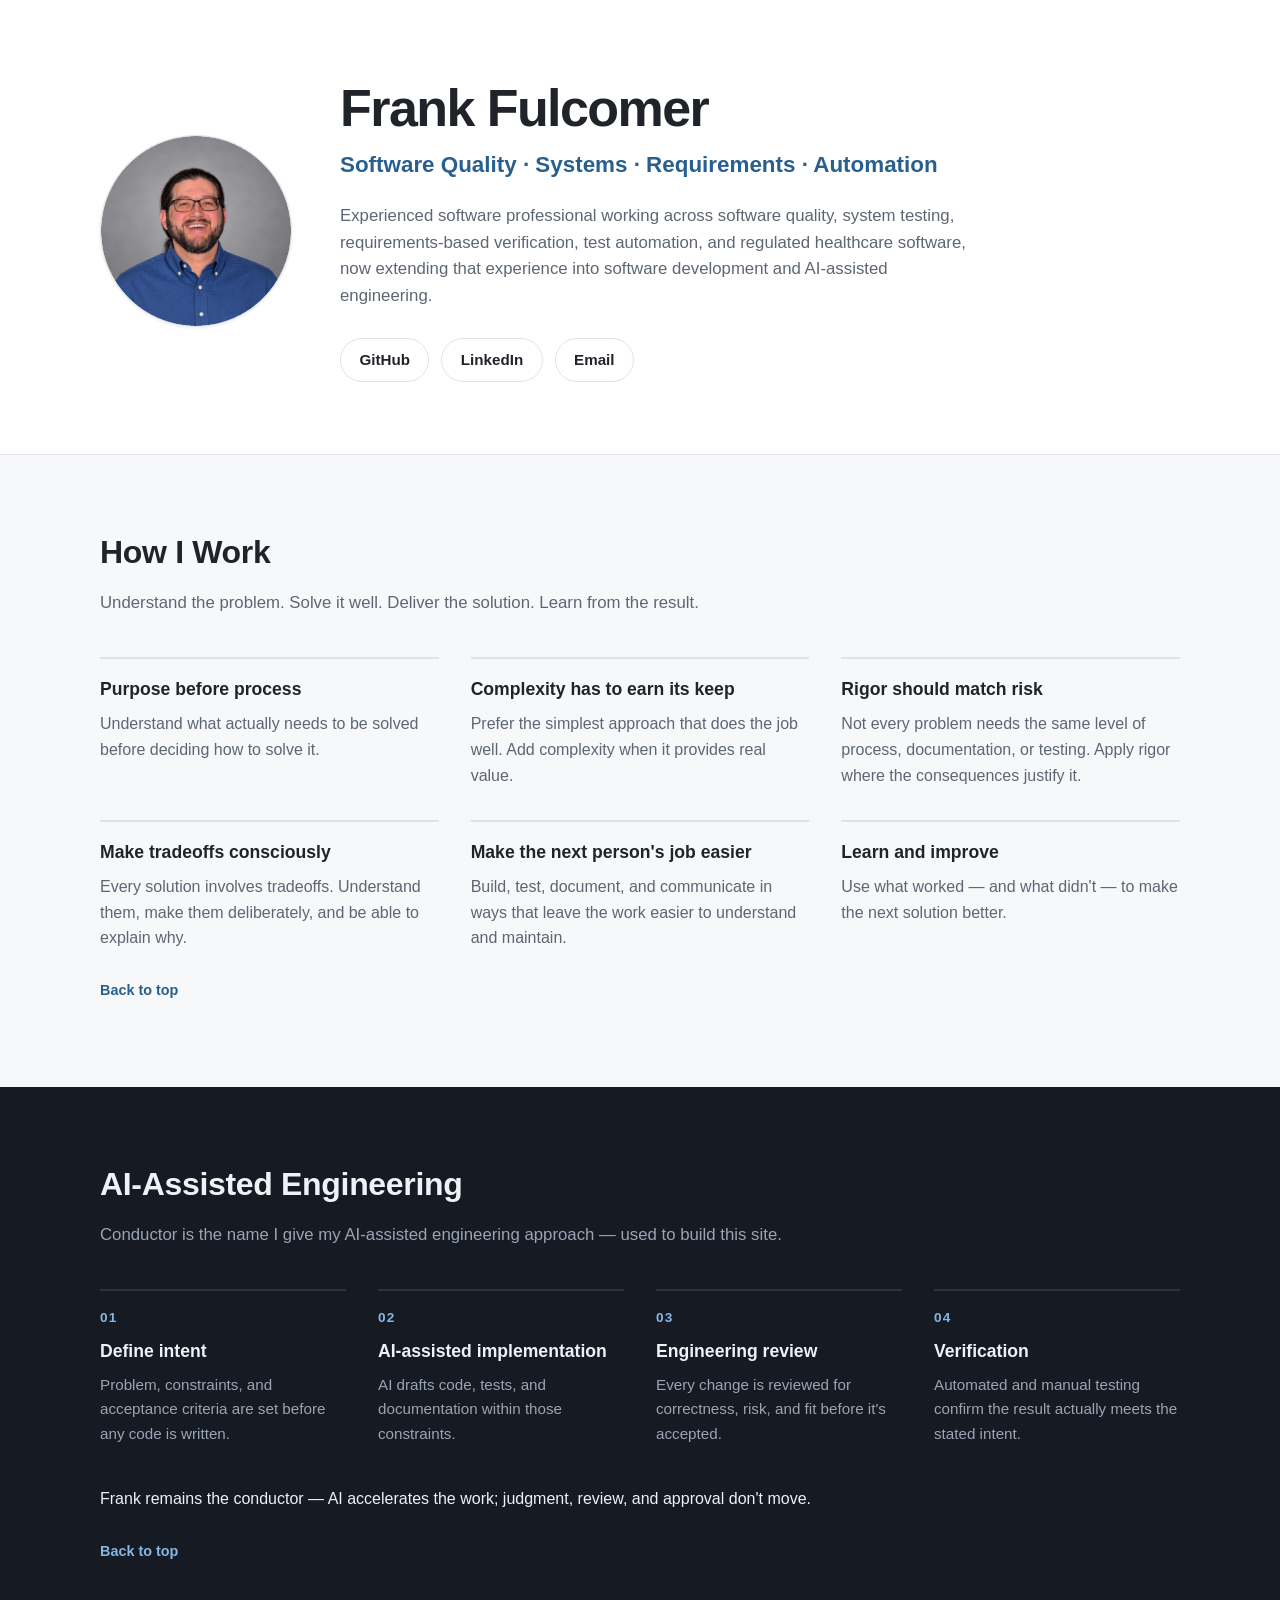
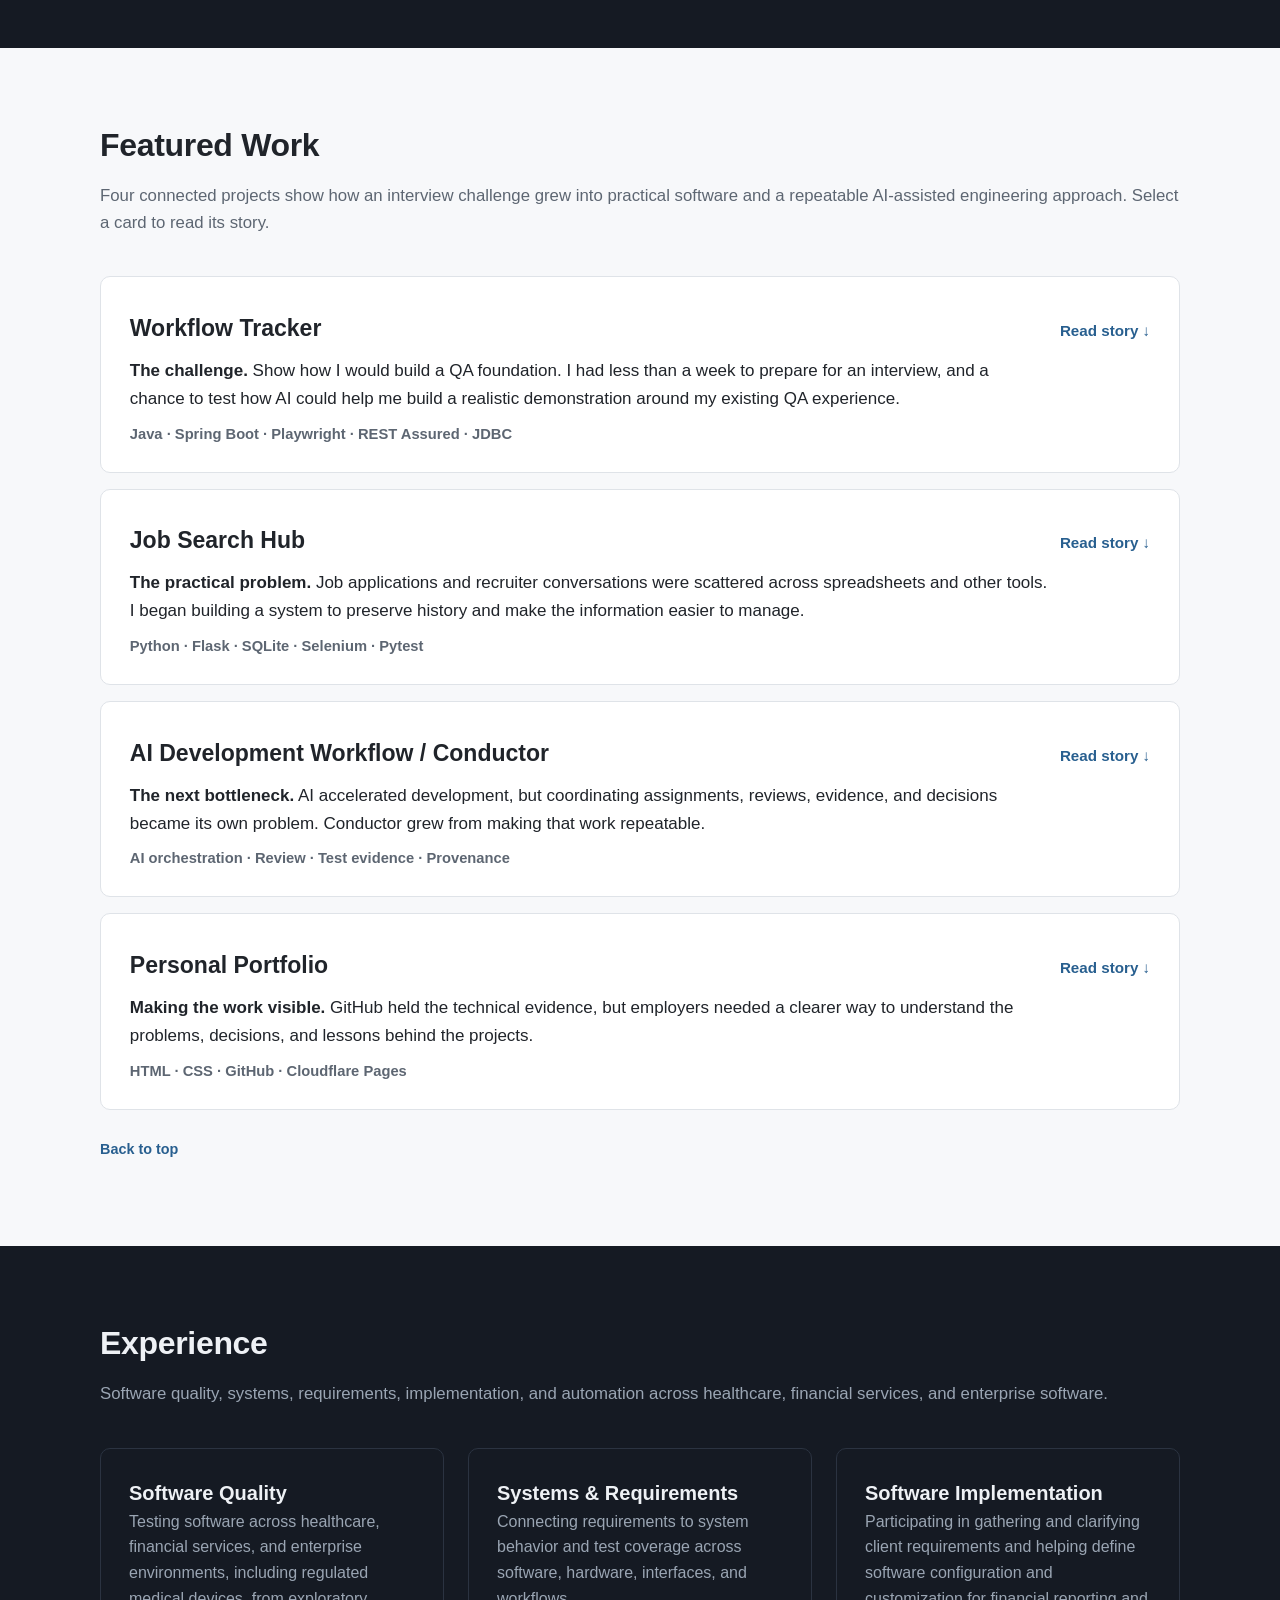
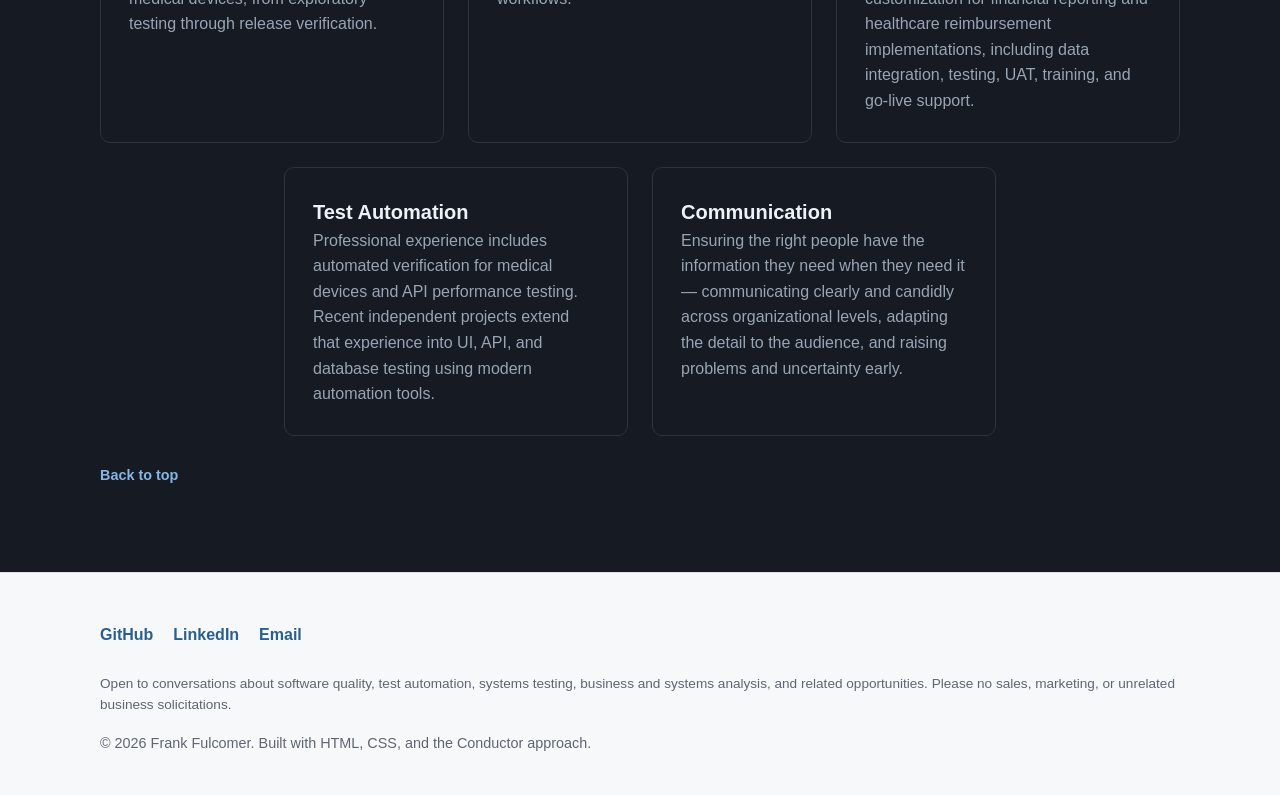
==== commit 5c23165b: "Align portfolio positioning with approved career documents - Homepage title, meta description, and J" ====
--- a/index.html
+++ b/index.html
@@ -4,11 +4,11 @@
     <meta charset="UTF-8">
     <meta name="viewport" content="width=device-width, initial-scale=1.0">
 
-    <title>Frank Fulcomer</title>
+    <title>Frank Fulcomer | Senior Software Quality Engineer</title>
 
     <meta
         name="description"
-        content="Frank Fulcomer is a software quality and test automation engineer with experience in system testing, healthcare software, automation, and AI-assisted software development."
+        content="Senior software quality engineer with regulated medical device testing, QA automation, and business systems analysis experience, now applying AI-assisted engineering."
     >
 
     <link rel="canonical" href="https://frankfulcomer.me/">
@@ -26,11 +26,11 @@
                 "https://github.com/frankfulcomer",
                 "https://www.linkedin.com/in/frankfulcomer/"
             ],
-            "jobTitle": "Software Quality & Test Automation Engineer"
+            "jobTitle": "Senior Software Quality Engineer"
         }
     </script>
 
-    <link rel="stylesheet" href="styles.css?v=58944c45">
+    <link rel="stylesheet" href="styles.css?v=efc245d">
 <style>
 /* Featured stories: self-contained styles so card layout is reliable */
 #work .project-story-grid {display:grid;grid-template-columns:minmax(0,1fr);gap:1rem;align-items:start}
@@ -133,7 +133,7 @@
 /* Job Search Hub: documented verification architecture */
 .hub-verification-visual{margin:1.7rem 0 2rem;border:1px solid var(--border);border-radius:9px;background:#fff;overflow:hidden}.hub-verification-title{display:flex;flex-wrap:wrap;align-items:baseline;justify-content:space-between;gap:.35rem 1rem;padding:1rem 1.15rem;border-bottom:1px solid var(--border)}.hub-verification-title strong{font-size:1rem}.hub-verification-title>span{font-size:.84rem;color:var(--muted)}.hub-verification-flow{display:flex;align-items:stretch;gap:.5rem;padding:1.2rem}.hub-verification-node{flex:1;min-width:0;display:flex;flex-direction:column;gap:.45rem;padding:1rem;border:1px solid var(--border);border-radius:7px;background:#fafbfd}.hub-verification-step{font-size:.72rem;font-weight:700;letter-spacing:.06em;color:#345b78}.hub-verification-node strong{font-size:.96rem;line-height:1.35}.hub-verification-node>span:last-child{font-size:.84rem;line-height:1.55;color:var(--muted)}.hub-verification-arrow{align-self:center;font-size:1.5rem;color:#58758a}.hub-verification-visual figcaption{padding:.9rem 1.15rem;border-top:1px solid var(--border);font-size:.88rem;line-height:1.6;color:var(--muted)}.hub-verification-visual figcaption a{display:inline;text-decoration:underline;text-underline-offset:2px}@media(max-width:700px){.hub-verification-flow{flex-direction:column}.hub-verification-arrow{transform:rotate(90deg)}}
 </style>
-</head>
+<style>.project-visual figcaption a{display:inline;border:0;border-radius:0;background:none;overflow:visible;text-decoration:underline;text-underline-offset:2px}</style></head>
 
 <body>
     <a class="skip-link" href="#main">Skip to main content</a>
@@ -293,16 +293,16 @@
                 </p>
 
                 <div class="project-grid project-story-grid">
-<details class="project-card"><summary><span class="project-card-header"><span class="project-card-heading">Workflow Tracker</span><span class="project-toggle"><span class="when-closed">Read story ↓</span><span class="when-open">Collapse story ↑</span></span></span><span class="project-card-intro"><strong>The challenge.</strong> A small team needed a QA foundation. I had less than a week to prepare for an interview, and a chance to test how AI could help me build a realistic demonstration around my existing QA experience.</span><span class="technology">Java &middot; Spring Boot &middot; Playwright &middot; REST Assured &middot; JDBC</span></summary><div class="project-story"><h2>The situation</h2>
-<p>During an interview process, I learned that a small software team needed to establish QA practices and automation largely from the ground up. The need was bigger than a handful of test scripts: requirements, coverage, repeatable regression testing, and an approach the team could maintain.</p>
+<details class="project-card"><summary><span class="project-card-header"><span class="project-card-heading">Workflow Tracker</span><span class="project-toggle"><span class="when-closed">Read story ↓</span><span class="when-open">Collapse story ↑</span></span></span><span class="project-card-intro"><strong>The challenge.</strong> Show how I would build a QA foundation. I had less than a week to prepare for an interview, and a chance to test how AI could help me build a realistic demonstration around my existing QA experience.</span><span class="technology">Java &middot; Spring Boot &middot; Playwright &middot; REST Assured &middot; JDBC</span></summary><div class="project-story"><h2>The situation</h2>
+<p>During an interview process for a QA role, I wanted to show how I would approach establishing QA practices and automation largely from the ground up. That work is bigger than a handful of test scripts: requirements, coverage, repeatable regression testing, and an approach a team can maintain.</p>
 <p>I wanted to demonstrate how I would tackle that work. But a meaningful testing demonstration needs something realistic to test. Building an application, its documentation, and a testing system by hand would take more time than an interview proof of concept justified.</p>
 <p>I brought years of experience in software quality, requirements analysis, system testing, and test design. What I didn't bring was extensive hands-on Java/Spring Boot application development experience, and parts of the automation stack were new to me. AI offered a way to bridge that implementation gap without treating unfamiliar syntax as the main problem to solve.</p>
 <h2>The approach</h2>
 <p>I used ChatGPT and Claude Code to help create a small workflow application: work items can be assigned to owners, edited, moved through defined statuses, and reviewed through their status history. The application was never the main deliverable. It was a controllable, realistic system against which to demonstrate QA engineering.</p>
 <p>I directed the problem-solving, requirements, testing priorities, architectural choices, review, and validation. AI accelerated implementation, investigation, and documentation. The aim was not to automate every possible activity; it was to get useful evidence quickly and know whether to trust it.</p>
-<p>The timeline was short. My first Justifacts interview was on September 10, 2026. I committed the initial application and Playwright UI suite that afternoon, separated the black-box tests into their own repository and added CI on September 11, and had an onsite interview scheduled for September 16. That is less than a week from the initial interview to the onsite. I shared the initial proof of concept during the interview process and discussed the project and its approach with the team during the onsite interview. They seemed receptive to the ideas, although time constraints prevented a live demonstration. I continued developing the project independently afterward. The capabilities below reflect the current repositories, not necessarily what existed at the time of that conversation.</p>
-
-<figure class="project-visual"><a href="https://raw.githubusercontent.com/frankfulcomer/workflow-tracker/main/docs/screenshot.png" target="_blank" rel="noopener noreferrer" aria-label="View full-size Workflow Tracker application screenshot"><img src="https://raw.githubusercontent.com/frankfulcomer/workflow-tracker/main/docs/screenshot.png" alt="Workflow Tracker application showing work items and a detail view with status history" loading="lazy" decoding="async"></a><figcaption><strong>Workflow Tracker in use.</strong> The application provides real work-item and status-history behavior for independent UI, API, and database verification. Select the image to view it full size.</figcaption></figure>
+<p>The timeline was short. I committed the initial application and Playwright UI suite on September 10, 2026, then separated the black-box tests into their own repository and added CI on September 11. My next interview was less than a week away. I shared the initial proof of concept during the interview process and continued developing the project independently afterward. The capabilities below reflect the current repositories, not necessarily what existed at the time.</p>
+
+<figure class="project-visual"><a href="workflow-tracker-application.png" target="_blank" rel="noopener noreferrer" aria-label="View full-size Workflow Tracker application screenshot"><img src="workflow-tracker-application.png" alt="Workflow Tracker application showing work items and a detail view with status history" width="1280" height="900" loading="lazy" decoding="async"></a><figcaption><strong>Workflow Tracker in use.</strong> The application provides real work-item and status-history behavior for independent UI, API, and database verification.  <span class="project-visual-source"><a href="workflow-tracker-application.png" target="_blank" rel="noopener noreferrer">View full-size image</a></span></figcaption></figure>
 <h2>Making the behavior testable</h2>
 <p>The project grew from a simple application idea into six lightweight user stories with numbered acceptance criteria, shared interface conventions, and explicit scope boundaries. Tests are mapped back to expected behavior, making it possible to discuss coverage in terms of requirements rather than just test counts.</p>
 <p>Testing also improved the requirements. Exploring invalid owner identifiers, blank titles, and unassigned work items exposed behaviors that had not been specified. Those gaps became acceptance criteria before corresponding regression tests were added.</p>
@@ -313,7 +313,7 @@
 <h2>Putting regression into the workflow</h2>
 <p>GitHub Actions builds the application on changes to its main branch. After a successful build, it triggers the separate QA repository with the exact application commit identifier. The test workflow starts that revision of the application, runs the UI, API, and database tests, and saves reports and logs.</p>
 <p>That separation matters: the tests don't rely on the application's internal classes, and the regression run is tied to the revision that triggered it—not whichever revision happens to be latest later.</p>
-<figure class="project-visual"><a href="workflow-tracker-ci-history.png" target="_blank" rel="noopener noreferrer" aria-label="View full-size GitHub Actions CI run history"><img src="workflow-tracker-ci-history.png" alt="GitHub Actions CI run history for Workflow Tracker tests showing repeated successful executions alongside failures during development" loading="lazy" decoding="async"></a><figcaption><strong>Regression testing in practice.</strong> GitHub Actions runs the independent test suite as the project evolves. The history includes successful executions, failures investigated during development, and runs triggered by application changes. <span class="project-visual-source">Source: <a href="https://github.com/frankfulcomer/workflow-tracker-tests/actions/workflows/ci.yml">GitHub Actions workflow history</a></span></figcaption></figure>
+<figure class="project-visual"><a href="workflow-tracker-ci-history.png" target="_blank" rel="noopener noreferrer" aria-label="View full-size GitHub Actions CI run history"><img src="workflow-tracker-ci-history.png" alt="GitHub Actions CI run history for Workflow Tracker tests showing repeated successful executions alongside failures during development" width="945" height="740" loading="lazy" decoding="async"></a><figcaption><strong>Regression testing in practice.</strong> GitHub Actions runs the independent test suite as the project evolves. The history includes successful executions, failures investigated during development, and runs triggered by application changes. <span class="project-visual-source">Source: <a href="https://github.com/frankfulcomer/workflow-tracker-tests/actions/workflows/ci.yml">GitHub Actions workflow history</a></span> <span class="project-visual-source"><a href="workflow-tracker-ci-history.png" target="_blank" rel="noopener noreferrer">View full-size image</a></span></figcaption></figure>
 <h2>What the failures taught me</h2>
 <p>One browser test consistently passed locally and failed in CI. Rather than adding an arbitrary delay or weakening the assertion, I compared execution evidence and traced the problem to closely spaced form submissions and asynchronous handling. The test synchronization was corrected in the shared Page Object; the underlying application risk was recorded separately for future work.</p>
 <p>Other findings were deliberately documented rather than immediately fixed, including an API error response that exposed an internal Java type. Not every discovery needs to become an unplanned change to the current scope.</p>
@@ -324,22 +324,22 @@
 <div class="facts" aria-label="Project results"><div><strong>6</strong><span>Documented product stories</span></div><div><strong>30</strong><span>Automated regression tests</span></div><div><strong>3</strong><span>Independent verification layers</span></div></div><section class="test-breakdown" aria-label="Testing and verification"><h2>Testing and verification</h2><p class="test-note">Categories describe the kinds of checks used or planned; they are not additive test counts. Planned checks are identified explicitly.</p><div class="test-breakdown-grid"><div class="test-breakdown-item"><h3>UI / E2E</h3><p>Browser interactions and complete workflows</p><span class="test-evidence">Playwright automated</span></div><div class="test-breakdown-item"><h3>API</h3><p>Endpoints, contracts, and business rules</p><span class="test-evidence">REST Assured automated</span></div><div class="test-breakdown-item"><h3>Database</h3><p>Persistence, integrity, and history</p><span class="test-evidence">Read-only SQL checks</span></div><div class="test-breakdown-item"><h3>Manual / Exploratory</h3><p>Human-led workflows, investigations, and charters</p><span class="test-evidence">6 workflows and exploratory charter</span></div></div></section>
 <p class="project-story-link"><a href="workflow-tracker.html">Open full project page ↗</a></p><button type="button" class="project-collapse-bottom" onclick="const d=this.closest('details');d.open=false;d.querySelector('summary').focus({preventScroll:true});d.scrollIntoView({behavior:window.matchMedia('(prefers-reduced-motion: reduce)').matches?'instant':'smooth',block:'start'})">↑ Collapse story</button></div></details>
 <details class="project-card"><summary><span class="project-card-header"><span class="project-card-heading">Job Search Hub</span><span class="project-toggle"><span class="when-closed">Read story ↓</span><span class="when-open">Collapse story ↑</span></span></span><span class="project-card-intro"><strong>The practical problem.</strong> Job applications and recruiter conversations were scattered across spreadsheets and other tools. I began building a system to preserve history and make the information easier to manage.</span><span class="technology">Python &middot; Flask &middot; SQLite &middot; Selenium &middot; Pytest</span></summary><div class="project-story"><section><h2>The situation</h2><p>My job search had become a project of its own. Applications, recruiter conversations, job descriptions, compensation details, and follow-ups were spread across job boards, email, and increasingly complicated spreadsheets. The spreadsheet was useful, but I was spending more time maintaining the information than I wanted—and it was too easy for important history to disappear behind a single current-status cell.</p><p>I had just used Workflow Tracker to challenge myself with AI-assisted development and test automation. This time, instead of inventing a system to test, I already had a real problem. I wanted to see whether I could turn that need into software I would actually use, while applying the same discipline I had spent years bringing to other people's products.</p></section>
-<section><h2>The approach</h2><p>The tempting version of Job Search Hub would do everything: collect openings, score matches, track recruiters, manage interviews, and automate follow-up. I deliberately did not start there. The first boundary was simpler: once I submit an application, I need to record it accurately and understand what happens afterward.</p><p>That choice gave Phase 1 a concrete purpose. It needed to capture the employer, position, application date, original posting, location, compensation, and source; preserve status changes; and make records easy to find again. Prospecting, automated discovery, and AI job evaluation could wait. Deferring them was a product decision, not an admission that the idea lacked ambition.</p></section><figure class="project-visual"><a href="job-hub-applications.png" target="_blank" rel="noopener noreferrer" aria-label="View full-size Job Search Hub screenshot"><img src="job-hub-applications.png" alt="Job Search Hub applications list populated with five fictional job applications, including company, job title, location, application date, and current status" loading="lazy" decoding="async"></a><figcaption><strong>Applications at a glance.</strong> Five fictional records in an isolated demonstration database show how job details and current status can be reviewed together. These are not real job applications. Select the image to view it full size.</figcaption></figure>
-<section><h2>Where development stands</h2><p>Job Search Hub is still early in development. The initial application-recording workflow, relational data model, and independent browser testing provide a working foundation, not a finished job-search platform. There is considerably more I want it to do.</p><p>Recently, I have spent more time getting this portfolio published and building the development infrastructure and AI-assisted workflow that will support the larger Job Search Hub effort. That work has taken priority over adding application features for now. The goal is to return to the project with a clearer way to plan, implement, test, and review changes as its scope grows.</p></section><section><h2>Designing for useful history</h2><p>One of the first design questions was whether I was simply recreating a spreadsheet in a browser. If each application were just one row with a status field, the new interface would not solve the underlying problem. An application can move from submitted to screening to interviewing and beyond. Those changes have dates, context, and sometimes notes worth preserving.</p><p>I used a relational SQLite model to distinguish applications, companies, locations, sources, and status history. Company headquarters is not necessarily the job location. The date I applied is not necessarily the effective date of a later status. Compensation amounts need a basis to mean anything. These distinctions are easy to overlook in a quick prototype; they become important when the information is used for filtering, reporting, or understanding past decisions.</p></section><figure class="project-visual"><a href="job-hub-northstar-history.png" target="_blank" rel="noopener noreferrer" aria-label="View full-size Job Search Hub screenshot"><img src="job-hub-northstar-history.png" alt="Fictional Northstar Systems application detail showing its current interviewing status and a table of earlier applied, screening, and interviewing events" loading="lazy" decoding="async"></a><figcaption><strong>History, not just a status field.</strong> This fictional Northstar Systems record preserves the progression from applied to screening to interviewing, including effective dates and notes. The screenshot uses demonstration data. Select the image to view it full size.</figcaption></figure>
+<section><h2>The approach</h2><p>The tempting version of Job Search Hub would do everything: collect openings, score matches, track recruiters, manage interviews, and automate follow-up. I deliberately did not start there. The first boundary was simpler: once I submit an application, I need to record it accurately and understand what happens afterward.</p><p>That choice gave Phase 1 a concrete purpose. It needed to capture the employer, position, application date, original posting, location, compensation, and source; preserve status changes; and make records easy to find again. Prospecting, automated discovery, and AI job evaluation could wait. Deferring them was a product decision, not an admission that the idea lacked ambition.</p></section><figure class="project-visual"><a href="job-hub-applications.png" target="_blank" rel="noopener noreferrer" aria-label="View full-size Job Search Hub screenshot"><img src="job-hub-applications.png" alt="Job Search Hub applications list populated with five fictional job applications, including company, job title, location, application date, and current status" width="1270" height="1279" loading="lazy" decoding="async"></a><figcaption><strong>Applications at a glance.</strong> Five fictional records in an isolated demonstration database show how job details and current status can be reviewed together. These are not real job applications.  <span class="project-visual-source"><a href="job-hub-applications.png" target="_blank" rel="noopener noreferrer">View full-size image</a></span></figcaption></figure>
+<section><h2>Where development stands</h2><p>Job Search Hub is still early in development. The initial application-recording workflow, relational data model, and independent browser testing provide a working foundation, not a finished job-search platform. There is considerably more I want it to do.</p><p>Recently, I have spent more time getting this portfolio published and building the development infrastructure and AI-assisted workflow that will support the larger Job Search Hub effort. That work has taken priority over adding application features for now. The goal is to return to the project with a clearer way to plan, implement, test, and review changes as its scope grows.</p></section><section><h2>Designing for useful history</h2><p>One of the first design questions was whether I was simply recreating a spreadsheet in a browser. If each application were just one row with a status field, the new interface would not solve the underlying problem. An application can move from submitted to screening to interviewing and beyond. Those changes have dates, context, and sometimes notes worth preserving.</p><p>I used a relational SQLite model to distinguish applications, companies, locations, sources, and status history. Company headquarters is not necessarily the job location. The date I applied is not necessarily the effective date of a later status. Compensation amounts need a basis to mean anything. These distinctions are easy to overlook in a quick prototype; they become important when the information is used for filtering, reporting, or understanding past decisions.</p></section><figure class="project-visual"><a href="job-hub-northstar-history.png" target="_blank" rel="noopener noreferrer" aria-label="View full-size Job Search Hub screenshot"><img src="job-hub-northstar-history.png" alt="Fictional Northstar Systems status history showing applied, screening, and interviewing events with effective dates and notes" width="772" height="370" loading="lazy" decoding="async"></a><figcaption><strong>History, not just a status field.</strong> This fictional Northstar Systems record preserves the progression from applied to screening to interviewing, including effective dates and notes. The screenshot uses demonstration data.  <span class="project-visual-source"><a href="job-hub-northstar-history.png" target="_blank" rel="noopener noreferrer">View full-size image</a></span></figcaption></figure>
 <section><h2>Verifying what actually persisted</h2><p>The application has its own tests, but I also wanted independent system-level evidence. I created a separate Selenium and Pytest repository that interacts with Job Search Hub through a real Chrome browser. It does not import the application's business logic or reach into its implementation to manufacture a passing result.</p><p>Isolation became a particularly important design decision. Each application test starts its own Flask process against a fresh, disposable SQLite database. It never touches my real job-search records. When a test creates an application, it checks the user-visible result and can query that same temporary database read-only to confirm the record and initial status-history entry actually exist. A status-change test checks that the new event was added without losing the old one. A screen that looks correct is not always proof that the underlying data is correct.</p></section><figure class="hub-verification-visual" aria-label="Job Search Hub independent verification workflow"><div class="hub-verification-title"><strong>One test, independently verified</strong><span>Isolated application and data for every test</span></div><div class="hub-verification-flow"><div class="hub-verification-node"><span class="hub-verification-step">1 · ACT</span><strong>Chrome + Selenium</strong><span>Submit an application or change its status through the real interface</span></div><span class="hub-verification-arrow" aria-hidden="true">→</span><div class="hub-verification-node"><span class="hub-verification-step">2 · RUN</span><strong>Disposable Flask instance</strong><span>Start the application with a fresh SQLite database</span></div><span class="hub-verification-arrow" aria-hidden="true">→</span><div class="hub-verification-node"><span class="hub-verification-step">3 · VERIFY</span><strong>UI + read-only SQL</strong><span>Confirm both the visible result and persisted status history</span></div></div><figcaption><strong>Why it matters:</strong> A correct-looking screen is not proof that the right data was saved. Each test uses its own temporary database, never the real job-search records. <a href="https://github.com/frankfulcomer/job-search-hub-tests">Inspect the independent test repository</a>.</figcaption></figure>
-<figure class="project-visual"><a href="job-hub-test-results.png" target="_blank" rel="noopener noreferrer" aria-label="View full-size Job Search Hub automated test results screenshot"><img src="job-hub-test-results.png" alt="Terminal output showing results from the Job Search Hub automated test suite" loading="lazy" decoding="async"></a><figcaption><strong>Automated testing evidence.</strong> A captured local test run from the independent Job Search Hub test suite. The tests exercise application behavior with isolated test data; see the <a href="https://github.com/frankfulcomer/job-search-hub-tests">test repository</a> for the implementation and current coverage. Select the image to view it full size.</figcaption></figure><section><h2>Choosing meaningful coverage</h2><p>The browser suite covers selected workflows such as application creation, status history, and validation. It is not intended to duplicate every lower-level validation test, and it does not yet cover every Phase 1 scenario. Exhaustive filtering, duplicate-warning behavior, and archive/restore remain examples of work that can be added deliberately rather than pretending that a small suite proves everything.</p><p>This reflects how I approach QA professionally: choose the right level for each question, make test data trustworthy, and avoid repeating the same assertion through three layers merely to increase a test count. The objective is confidence in behavior, not a large-looking automation report.</p></section>
+<figure class="project-visual"><a href="job-hub-ci-history.png?v=961bf8b" target="_blank" rel="noopener noreferrer" aria-label="View full-size Job Search Hub application CI history"><img src="job-hub-ci-history.png?v=961bf8b" alt="GitHub Actions history for the Job Search Hub application, including a successful run for isolated database support" width="1300" height="545" loading="lazy" decoding="async"></a><figcaption><strong>Application CI evidence.</strong> This captured GitHub Actions history belongs to the application repository, whose CI runs Pytest. It includes the change adding isolated database support. The separate Selenium and read-only SQL suite is documented in the <a href="https://github.com/frankfulcomer/job-search-hub-tests">independent test repository</a>; it does not yet have CI. <a href="https://github.com/frankfulcomer/job-search-hub/actions">Inspect application CI</a>.  <span class="project-visual-source"><a href="job-hub-ci-history.png?v=961bf8b" target="_blank" rel="noopener noreferrer">View full-size image</a></span></figcaption></figure><section><h2>Choosing meaningful coverage</h2><p>The browser suite covers selected workflows such as application creation, status history, and validation. It is not intended to duplicate every lower-level validation test, and it does not yet cover every Phase 1 scenario. Exhaustive filtering, duplicate-warning behavior, and archive/restore remain examples of work that can be added deliberately rather than pretending that a small suite proves everything.</p><p>This reflects how I approach QA professionally: choose the right level for each question, make test data trustworthy, and avoid repeating the same assertion through three layers merely to increase a test count. The objective is confidence in behavior, not a large-looking automation report.</p></section>
 <section><h2>What I took away — and where it led</h2><p>Job Search Hub changed the stakes of my experiment. I was no longer asking only whether AI could help me build unfamiliar software. I was asking whether the result could remain understandable, maintainable, and trustworthy as requirements evolved. That meant paying attention to decisions, test evidence, and the cost of changing direction.</p><p>It also exposed a new problem. Coordinating AI assistance across planning, implementation, review, and testing required repeated context handoffs and careful tracking of what had actually been verified. Solving that problem became the next project: <a href="conductor.html">Conductor</a>.</p></section><div class="story-facts" aria-label="Project results"><div><strong>2</strong><span>Application and test repositories</span></div><div><strong>1</strong><span>Fresh database per browser test</span></div><div><strong>UI + SQL</strong><span>Behavior and persistence checked</span></div></div><section class="test-breakdown" aria-label="Product and quality evidence"><h2>Product and quality evidence</h2><p class="test-note">How the application preserves useful information and how its behavior is verified.</p><div class="test-breakdown-grid"><div class="test-breakdown-item"><h3>Application records</h3><p>Employer, role, source, compensation, and location</p><span class="test-evidence">Structured information captured after applying</span></div><div class="test-breakdown-item"><h3>Status history</h3><p>Changes preserved instead of overwritten</p><span class="test-evidence">Effective dates and prior status retained</span></div><div class="test-breakdown-item"><h3>Browser automation</h3><p>User workflows exercised in Chrome</p><span class="test-evidence">Separate Selenium / Pytest repository</span></div><div class="test-breakdown-item"><h3>Persistence checks</h3><p>Verify the data behind the screen</p><span class="test-evidence">Isolated SQLite database and read-only queries</span></div></div></section><p class="project-story-link"><a href="job-search-hub.html">Open full project page ↗</a></p><button type="button" class="project-collapse-bottom" onclick="const d=this.closest('details');d.open=false;d.querySelector('summary').focus({preventScroll:true});d.scrollIntoView({behavior:window.matchMedia('(prefers-reduced-motion: reduce)').matches?'instant':'smooth',block:'start'})">↑ Collapse story</button></div></details>
 <details class="project-card"><summary><span class="project-card-header"><span class="project-card-heading">AI Development Workflow / Conductor</span><span class="project-toggle"><span class="when-closed">Read story ↓</span><span class="when-open">Collapse story ↑</span></span></span><span class="project-card-intro"><strong>The next bottleneck.</strong> AI accelerated development, but coordinating assignments, reviews, evidence, and decisions became its own problem. Conductor grew from making that work repeatable.</span><span class="technology">AI orchestration &middot; Review &middot; Test evidence &middot; Provenance</span></summary><div class="project-story"><section><h2>The situation</h2><p>Workflow Tracker showed me that AI could help me build a credible demonstration with technologies I did not use every day. Job Search Hub raised the bar: now I had a product with real requirements, persistent data, automated tests, and a reason to keep improving it. The faster implementation became, the more noticeable the coordination work became.</p><p>A model could propose a solution, another could implement it, and a third could critique it. But someone still had to carry requirements between them, explain what was authorized, determine which tests actually ran, and preserve the decisions that would matter a week later. Copying conversations between tools was not a sustainable engineering process.</p></section>
-<section><h2>The approach</h2><p>I started treating AI collaboration less like asking one assistant to do everything and more like coordinating a small team with defined responsibilities. That is where the name Conductor came from. I set the direction, constraints, priorities, and acceptance boundaries. AI assists with analysis, planning, implementation, debugging, and review—but I remain accountable for what is built and what is accepted.</p><p>The distinction matters because an AI assistant can sound convincing while being wrong, can make a locally sensible change that violates a requirement, or can describe tests it did not independently execute. Experience in QA has made me particularly reluctant to confuse a plausible explanation with verified behavior.</p></section><figure class="conductor-evidence" style="margin:1.6rem 0 2.4rem"><a href="conductor-workflow.png" target="_blank" rel="noopener noreferrer"><img src="conductor-workflow.png" alt="Conductor workflow diagram showing bounded delegation, independent review, traceability, and human decision points." loading="lazy" style="display:block;width:100%;height:auto;border:1px solid #d8dee6;border-radius:8px"></a><figcaption style="font-size:.9rem;color:#526071;margin-top:.65rem">A working model of how scoped assignments, implementation, review, and human decisions connect. <a href="conductor-workflow.png" target="_blank" rel="noopener noreferrer">View full-size image</a></figcaption></figure>
-<section><h2>Separating implementation from verification</h2><p>The workflow evolved toward an orchestration role that prepares bounded assignments and reviews results, while Claude Code performs delegated implementation or debugging. Codex can inspect the changes, run independent checks, and bring consequential decisions back to me. The roles are useful precisely because they are not interchangeable: the implementer's own success report is not the final evidence of correctness.</p><p>One of the principles captured in the project is: <strong>scripts establish facts; AI interprets facts; humans grant authority.</strong> A script can record the command that ran, its exit status, and the files that changed. AI can help interpret that evidence and identify what still needs scrutiny. Neither a passing test nor an AI recommendation automatically authorizes accepting a risk, changing requirements, committing, or publishing.</p></section><figure class="conductor-evidence" style="margin:1.6rem 0 2.4rem"><a href="conductor-verification.png" target="_blank" rel="noopener noreferrer"><img src="conductor-verification.png" alt="Conductor verification case study showing a failed intermediate correction and independent review evidence." loading="lazy" style="display:block;width:100%;height:auto;border:1px solid #d8dee6;border-radius:8px"></a><figcaption style="font-size:.9rem;color:#526071;margin-top:.65rem">A documented correction cycle: independent checks exposed a problem before acceptance. <a href="conductor-verification.png" target="_blank" rel="noopener noreferrer">View full-size image</a></figcaption></figure>
+<section><h2>The approach</h2><p>I started treating AI collaboration less like asking one assistant to do everything and more like coordinating a small team with defined responsibilities. That is where the name Conductor came from. I set the direction, constraints, priorities, and acceptance boundaries. AI assists with analysis, planning, implementation, debugging, and review—but I remain accountable for what is built and what is accepted.</p><p>The distinction matters because an AI assistant can sound convincing while being wrong, can make a locally sensible change that violates a requirement, or can describe tests it did not independently execute. Experience in QA has made me particularly reluctant to confuse a plausible explanation with verified behavior.</p></section><figure class="conductor-evidence" style="margin:1.6rem 0 2.4rem"><a href="conductor-workflow.png" target="_blank" rel="noopener noreferrer"><img src="conductor-workflow.png" alt="Conductor workflow diagram showing bounded delegation, independent review, traceability, and human decision points." loading="lazy" style="display:block;width:100%;height:auto;border:1px solid #d8dee6;border-radius:8px"></a><figcaption style="font-size:.9rem;color:#526071;margin-top:.65rem">A working model of how scoped assignments, implementation, review, and human decisions connect. <span class="project-visual-source"><a href="conductor-workflow.png" target="_blank" rel="noopener noreferrer">View full-size image</a></span></figcaption></figure>
+<section><h2>Separating implementation from verification</h2><p>The workflow evolved toward an orchestration role that prepares bounded assignments and reviews results, while Claude Code performs delegated implementation or debugging. Codex can inspect the changes, run independent checks, and bring consequential decisions back to me. The roles are useful precisely because they are not interchangeable: the implementer's own success report is not the final evidence of correctness.</p><p>One of the principles captured in the project is: <strong>scripts establish facts; AI interprets facts; humans grant authority.</strong> A script can record the command that ran, its exit status, and the files that changed. AI can help interpret that evidence and identify what still needs scrutiny. Neither a passing test nor an AI recommendation automatically authorizes accepting a risk, changing requirements, committing, or publishing.</p></section><figure class="conductor-evidence" style="margin:1.6rem 0 2.4rem"><a href="conductor-verification.png" target="_blank" rel="noopener noreferrer"><img src="conductor-verification.png" alt="Conductor verification case study showing a failed intermediate correction and independent review evidence." loading="lazy" style="display:block;width:100%;height:auto;border:1px solid #d8dee6;border-radius:8px"></a><figcaption style="font-size:.9rem;color:#526071;margin-top:.65rem">A documented correction cycle: independent checks exposed a problem before acceptance. <span class="project-visual-source"><a href="conductor-verification.png" target="_blank" rel="noopener noreferrer">View full-size image</a></span></figcaption></figure>
 <section><h2>Making the work traceable</h2><p>As sessions grew longer, I found that important reasoning could disappear into a transcript. A decision made after comparing alternatives might be forgotten while a polished summary made the work look simpler than it was. Conductor's Python-based bridge therefore records scoped assignments, execution artifacts, source changes, test results, and review material so there is a usable trail behind the outcome.</p><p>That record has limits. The bridge can preserve its own delegated runs, but it does not automatically capture every surrounding ChatGPT conversation. Missing source material should be disclosed, not reconstructed as if it were verbatim. Raw transcripts may also contain private context and stay private; the enduring conclusions belong in concise requirements, architecture, test strategy, and decision records.</p></section>
-<section><h2>Keeping authority and scope clear</h2><p>The process explicitly separates read-only investigation from authorized implementation. It does not allow a requirement to be silently rewritten simply because a test fails. Reviewing a change is not the same as authorizing a commit, and committing is not the same as approving a push or deployment. These are small distinctions until a delegated tool crosses one of them.</p><p>At the same time, I do not want a ceremonial framework that consumes more energy than it saves. I use an 'enough' principle: enough structure to preserve intent and verify the result, but no extra tooling or documentation without a clear benefit. The workflow must earn its place through actual use.</p></section><figure class="conductor-evidence" style="margin:1.6rem 0 2.4rem"><a href="conductor-approval-boundaries.png" target="_blank" rel="noopener noreferrer"><img src="conductor-approval-boundaries.png" alt="Conductor approval matrix distinguishing delegated work from human-controlled acceptance, commits, and publishing." loading="lazy" style="display:block;width:100%;height:auto;border:1px solid #d8dee6;border-radius:8px"></a><figcaption style="font-size:.9rem;color:#526071;margin-top:.65rem">Approval boundaries distinguish work AI can perform from decisions reserved for the engineer. <a href="conductor-approval-boundaries.png" target="_blank" rel="noopener noreferrer">View full-size image</a></figcaption></figure>
+<section><h2>Keeping authority and scope clear</h2><p>The process explicitly separates read-only investigation from authorized implementation. It does not allow a requirement to be silently rewritten simply because a test fails. Reviewing a change is not the same as authorizing a commit, and committing is not the same as approving a push or deployment. These are small distinctions until a delegated tool crosses one of them.</p><p>At the same time, I do not want a ceremonial framework that consumes more energy than it saves. I use an 'enough' principle: enough structure to preserve intent and verify the result, but no extra tooling or documentation without a clear benefit. The workflow must earn its place through actual use.</p></section><figure class="conductor-evidence" style="margin:1.6rem 0 2.4rem"><a href="conductor-approval-boundaries.png" target="_blank" rel="noopener noreferrer"><img src="conductor-approval-boundaries.png" alt="Conductor approval matrix distinguishing delegated work from human-controlled acceptance, commits, and publishing." loading="lazy" style="display:block;width:100%;height:auto;border:1px solid #d8dee6;border-radius:8px"></a><figcaption style="font-size:.9rem;color:#526071;margin-top:.65rem">Approval boundaries distinguish work AI can perform from decisions reserved for the engineer. <span class="project-visual-source"><a href="conductor-approval-boundaries.png" target="_blank" rel="noopener noreferrer">View full-size image</a></span></figcaption></figure>
 <section><h2>What I took away</h2><p>Conductor grew out of practical frustrations rather than a plan to invent an AI methodology. It is still being tested and refined, including through the work of building this portfolio. Some parts are implemented tools; others are operating rules and habits that need continued validation.</p><p>The larger lesson connects directly to my QA background. Faster implementation does not remove the need for judgment; it increases the value of knowing what to ask, what evidence to trust, and when to stop.</p></section><div class="story-facts" aria-label="Project results"><div><strong>3</strong><span>Defined responsibility areas</span></div><div><strong>Run records</strong><span>Changes and test evidence captured</span></div><div><strong>Approval</strong><span>Human-controlled acceptance</span></div></div><section class="test-breakdown" aria-label="Workflow evidence"><h2>Workflow evidence</h2><p class="test-note">The capabilities and safeguards that make delegated work reviewable.</p><div class="test-breakdown-grid"><div class="test-breakdown-item"><h3>Bounded assignments</h3><p>Keep implementation work tied to an authorized task</p><span class="test-evidence">Explicit scope and responsibilities</span></div><div class="test-breakdown-item"><h3>Independent review</h3><p>Separate creating changes from evaluating them</p><span class="test-evidence">Review is a distinct responsibility</span></div><div class="test-breakdown-item"><h3>Execution records</h3><p>Preserve what changed and which checks ran</p><span class="test-evidence">Evidence and decisions kept for follow-up</span></div><div class="test-breakdown-item"><h3>Human authority</h3><p>Keep acceptance and publication under engineer control</p><span class="test-evidence">Approval required for consequential actions</span></div></div></section><p class="project-story-link"><a href="conductor.html">Open full project page ↗</a></p><button type="button" class="project-collapse-bottom" onclick="const d=this.closest('details');d.open=false;d.querySelector('summary').focus({preventScroll:true});d.scrollIntoView({behavior:window.matchMedia('(prefers-reduced-motion: reduce)').matches?'instant':'smooth',block:'start'})">↑ Collapse story</button></div></details>
-<details class="project-card"><summary><span class="project-card-header"><span class="project-card-heading">Personal Portfolio</span><span class="project-toggle"><span class="when-closed">Read story ↓</span><span class="when-open">Collapse story ↑</span></span></span><span class="project-card-intro"><strong>Making the work visible.</strong> GitHub held the technical evidence, but employers needed a clearer way to understand the problems, decisions, and lessons behind the projects.</span><span class="technology">HTML &middot; CSS &middot; GitHub &middot; Cloudflare Pages</span></summary><div class="project-story"><section><h2>The situation</h2><p>I had started publishing projects on GitHub to demonstrate that my software quality experience was extending into development and modern automation. The repositories contained code, requirements, tests, and engineering notes. But I kept returning to a basic problem: someone considering me for a role might never get far enough into a repository to understand why the work mattered.</p><p>A recruiter, business analyst, QA lead, and developer may all look at the same project for different reasons. The recruiter wants to understand my capabilities. The QA lead wants to see how I think about evidence and risk. The developer may want to inspect architecture and code. I needed a place that welcomed all of them without reducing the projects to technology badges.</p></section>
-<section><h2>The approach</h2><p>That became the central content decision. Each project should begin with a recognizable problem, explain the approach and important choices, and then offer deeper technical detail. The GitHub repositories remain the source of evidence. The portfolio provides the context that makes someone interested enough to open them.</p><p>It also gave me a useful constraint: the first version did not need a polished gallery of screenshots, elaborate diagrams, or every possible project detail. It needed to be presentable and informative soon, while my job search was active. The work could deepen after it became discoverable.</p></section>
-<section><h2>Choosing the right-sized architecture</h2><p>I could have built the site with a modern frontend framework, a content management system, or a backend service. None was necessary for the first goal. Static HTML and CSS, versioned in GitHub and deployed through Cloudflare Pages, offered a straightforward way to publish quickly with little infrastructure to maintain.</p><p>That choice was not about avoiding engineering. It was about applying engineering judgment to scope. The site still needs responsive behavior, accessible navigation, clear content hierarchy, sensible metadata, secure hosting, and reliable updates. A small technology stack does not excuse poor quality; it simply reduces the number of moving parts.</p></section>
-<section><h2>Designing for different readers</h2><p>I wanted the visual impression to be mature, approachable, and technically current without looking like a flashy developer template. The design favors light surfaces, readable typography, whitespace, and a recognizable professional photograph. GitHub and LinkedIn are easy to reach, while the project pages let interested readers go deeper.</p><p>The same principle shaped the writing. I have years of experience in quality engineering, requirements, regulated software, and cross-functional work. My newer development projects should complement that history, not pretend I have spent decades as a Java or Python application developer. The portfolio needs to be confident about what I know and transparent about what I am learning.</p></section>
-<section><h2>Making quality part of the site</h2><p>I documented responsive design and mainstream browser support as release expectations, including usable reflow down to 320 CSS pixels. Semantic structure, keyboard navigation, focus visibility, and readable layouts are part of the work, not decorative finishing touches. Those targets need to be checked and refined as the site evolves; a written requirement is not the same as a completed validation result.</p><p>The project also provides a practical setting for the Conductor approach. AI can help produce pages and suggest changes, but the content, technical claims, visual acceptance, and decision to publish still need human judgment. The site is public, so inaccurate wording or a broken link is more than an internal development inconvenience.</p></section>
+<details class="project-card"><summary><span class="project-card-header"><span class="project-card-heading">Personal Portfolio</span><span class="project-toggle"><span class="when-closed">Read story ↓</span><span class="when-open">Collapse story ↑</span></span></span><span class="project-card-intro"><strong>Making the work visible.</strong> GitHub held the technical evidence, but employers needed a clearer way to understand the problems, decisions, and lessons behind the projects.</span><span class="technology">HTML &middot; CSS &middot; GitHub &middot; Cloudflare Pages</span></summary><div class="project-story"><section><h2>The situation</h2><p>I had started publishing projects on GitHub to demonstrate that my software quality experience was extending into development and modern automation. The repositories contained code, requirements, tests, and engineering notes. But I kept returning to a basic problem: someone considering me for a role might never get far enough into a repository to understand why the work mattered.</p><p>A recruiter, business analyst, QA lead, and developer may all look at the same project for different reasons. The recruiter wants to understand my capabilities. The QA lead wants to see how I think about evidence and risk. The developer may want to inspect architecture and code. I needed a place that welcomed all of them without reducing the projects to technology badges.</p><p>Before this project, I had never purchased a personal domain or arranged website hosting. Building a professional portfolio meant learning the setup as well as creating the site, and using that unfamiliar technology to deliver something useful while my job search was active.</p></section>
+<section><h2>The approach</h2><p>That became the central content decision. Each project should begin with a recognizable problem, explain the approach and important choices, and then offer deeper technical detail. The GitHub repositories remain the source of evidence. The portfolio provides the context that makes someone interested enough to open them.</p><p>Within hours of deciding I needed a professional portfolio, I had purchased domains, configured DNS and Cloudflare Pages, connected GitHub, and published an initial version. I chose static HTML and CSS because they met the requirements with little infrastructure to maintain. The first release needed to be presentable and informative; it did not need to be a finished product before anyone could see it.</p><p>AI accelerated the unfamiliar setup and implementation. I retained responsibility for the architecture, scope, decisions, and acceptance of the work. That made it practical to learn while delivering, without treating a convincing suggestion as a verified result.</p><p>Publishing gave me a useful starting point for improving the content, presentation, accessibility, and supporting evidence through review. A successful deployment confirms that a version was published; it does not establish that the site is usable, accessible, or correct. Those qualities still need their own checks.</p></section>
+<section><h2>Choosing the right-sized architecture</h2><p>I could have built the site with a modern frontend framework, a content management system, or a backend service. None was necessary for the first goal. Static HTML and CSS, versioned in GitHub and deployed through Cloudflare Pages, offered a straightforward way to publish quickly with little infrastructure to maintain.</p><p>That choice was not about avoiding engineering. It was about applying engineering judgment to scope. The site still needs responsive behavior, accessible navigation, clear content hierarchy, sensible metadata, secure hosting, and reliable updates. A small technology stack does not excuse poor quality; it simply reduces the number of moving parts.</p></section><figure class="project-visual"><a href="portfolio-cloudflare-deployment.png" target="_blank" rel="noopener noreferrer" aria-label="View full-size a small publishing pipeline image"><img src="portfolio-cloudflare-deployment.png" alt="GitHub check showing Cloudflare Pages successfully deployed portfolio commit 87f9f96" width="1280" height="467" loading="lazy" decoding="async"></a><figcaption><strong>A small publishing pipeline.</strong> Cloudflare Pages reported a successful deployment from GitHub. Deployment success is separate from verification of site quality. <span class="project-visual-source"><a href="portfolio-cloudflare-deployment.png" target="_blank" rel="noopener noreferrer">View full-size image</a></span></figcaption></figure>
+<section><h2>Designing for different readers</h2><p>I wanted the visual impression to be mature, approachable, and technically current without looking like a flashy developer template. The design favors light surfaces, readable typography, whitespace, and a recognizable professional photograph. GitHub and LinkedIn are easy to reach, while the project pages let interested readers go deeper.</p><p>The same principle shaped the writing. I have years of experience in quality engineering, requirements, regulated software, and cross-functional work. My newer development projects should complement that history, not pretend I have spent decades as a Java or Python application developer. The portfolio needs to be confident about what I know and transparent about what I am learning.</p></section><figure class="project-visual"><a href="portfolio-homepage-design.png" target="_blank" rel="noopener noreferrer" aria-label="View full-size professional presentation image"><img src="portfolio-homepage-design.png" alt="Portfolio homepage with professional portrait, engineering focus, and GitHub, LinkedIn, and email navigation" width="1248" height="449" loading="lazy" decoding="async"></a><figcaption><strong>Professional presentation.</strong> The live homepage introduces my background and gives readers direct access to professional profiles. <span class="project-visual-source"><a href="portfolio-homepage-design.png" target="_blank" rel="noopener noreferrer">View full-size image</a></span></figcaption></figure>
+<section><h2>Making quality part of the site</h2><p>I documented responsive design and mainstream browser support as release expectations, including usable reflow down to 320 CSS pixels. Semantic structure, keyboard navigation, focus visibility, and readable layouts are part of the work, not decorative finishing touches. Those targets need to be checked and refined as the site evolves; a written requirement is not the same as a completed validation result.</p><p>The project also provides a practical setting for the Conductor approach. AI can help produce pages and suggest changes, but the content, technical claims, visual acceptance, and decision to publish still need human judgment. The site is public, so inaccurate wording or a broken link is more than an internal development inconvenience.</p></section><figure class="project-visual"><a href="portfolio-responsive-project-navigation.png" target="_blank" rel="noopener noreferrer" aria-label="View full-size responsive project navigation image"><img src="portfolio-responsive-project-navigation.png" alt="Desktop and 375-pixel mobile viewport captures showing Featured Work cards and project-story navigation reflowing" width="1653" height="730" loading="lazy" decoding="async"></a><figcaption><strong>Responsive project navigation.</strong> Actual desktop and mobile viewport captures show project stories reflowing. Viewport checks supplement physical-device and accessibility testing. <span class="project-visual-source"><a href="portfolio-responsive-project-navigation.png" target="_blank" rel="noopener noreferrer">View full-size image</a></span></figcaption></figure>
 <section><h2>What I took away</h2><p>One of the hardest choices in a personal project is deciding when there is enough. It would be easy to spend weeks refining a page that no employer can yet see. Instead, I chose to put four connected project stories in place and improve them through review. That makes the site useful now while leaving room for real screenshots, diagrams, stronger test evidence, and more detailed case studies later.</p><p>The portfolio completes a useful loop: Workflow Tracker tested my abilities, Job Search Hub addressed a real need, Conductor emerged from the challenge of coordinating the work, and this site applies those lessons to communicating the results. The guiding principle is simple: <strong>right-sized today, extensible tomorrow.</strong></p></section><div class="story-facts" aria-label="Project results"><div><strong>4</strong><span>Published project stories</span></div><div><strong>4</strong><span>Linked source repositories or project entry points</span></div><div><strong>Static</strong><span>Versioned, deployable site</span></div></div><section class="test-breakdown" aria-label="Publication and quality evidence"><h2>Publication and quality evidence</h2><p class="test-note">How the site makes the work accessible and verifiable.</p><div class="test-breakdown-grid"><div class="test-breakdown-item"><h3>Four project stories</h3><p>Connect problems, decisions, and lessons</p><span class="test-evidence">Published case studies</span></div><div class="test-breakdown-item"><h3>Source access</h3><p>Let technical readers inspect the implementation</p><span class="test-evidence">GitHub repositories linked</span></div><div class="test-breakdown-item"><h3>Responsive presentation</h3><p>Keep stories readable across screen sizes</p><span class="test-evidence">Layouts designed to reflow</span></div><div class="test-breakdown-item"><h3>Quality checks</h3><p>Review content, navigation, and accessibility</p><span class="test-evidence">Ongoing checks; not a certification</span></div></div></section><p class="project-story-link"><a href="personal-portfolio.html">Open full project page ↗</a></p><button type="button" class="project-collapse-bottom" onclick="const d=this.closest('details');d.open=false;d.querySelector('summary').focus({preventScroll:true});d.scrollIntoView({behavior:window.matchMedia('(prefers-reduced-motion: reduce)').matches?'instant':'smooth',block:'start'})">↑ Collapse story</button></div></details>
 </div>
 <p class="back-to-top">
@@ -362,8 +362,9 @@
                         <h3>Software Quality</h3>
                         <p>
                             Testing software across healthcare, financial
-                            services, and enterprise environments, from
-                            exploratory testing through release verification.
+                            services, and enterprise environments, including
+                            regulated medical devices, from exploratory testing
+                            through release verification.
                         </p>
                     </article>
 
@@ -379,20 +380,23 @@
                     <article>
                         <h3>Software Implementation</h3>
                         <p>
-                            Helping put software into practical use through
-                            configuration, data, customer workflows,
-                            troubleshooting, and collaboration across
-                            technical and business teams.
+                            Participating in gathering and clarifying client
+                            requirements and helping define software
+                            configuration and customization for financial
+                            reporting and healthcare reimbursement
+                            implementations, including data integration,
+                            testing, UAT, training, and go-live support.
                         </p>
                     </article>
 
                     <article>
                         <h3>Test Automation</h3>
                         <p>
-                            Designing and implementing practical automation
-                            across user interfaces, APIs, data, and system
-                            workflows to improve coverage and catch problems
-                            earlier.
+                            Professional experience includes automated
+                            verification for medical devices and API
+                            performance testing. Recent independent projects
+                            extend that experience into UI, API, and database
+                            testing using modern automation tools.
                         </p>
                     </article>
 
@@ -423,8 +427,8 @@
             </nav>
             <p class="footer-contact-note">
                 Open to conversations about software quality, test
-                automation, systems testing, and related engineering
-                opportunities. Please no sales, marketing, or unrelated
+                automation, systems testing, business and systems
+                analysis, and related opportunities. Please no sales, marketing, or unrelated
                 business solicitations.
             </p>
             <p class="footer-note">
--- a/styles.css
+++ b/styles.css
@@ -516,3 +516,7 @@
     .project-card summary { padding: 1.25rem; }
     .project-story { padding: 0.25rem 1.25rem 1.25rem; }
 }
+
+/* Consistent evidence-caption navigation across project stories. */
+.project-visual-source { display: block; margin-top: .35rem; }
+.project-visual figcaption .project-visual-source a { display: inline; border: 0; border-radius: 0; background: none; overflow: visible; text-decoration: underline; text-underline-offset: 2px; }
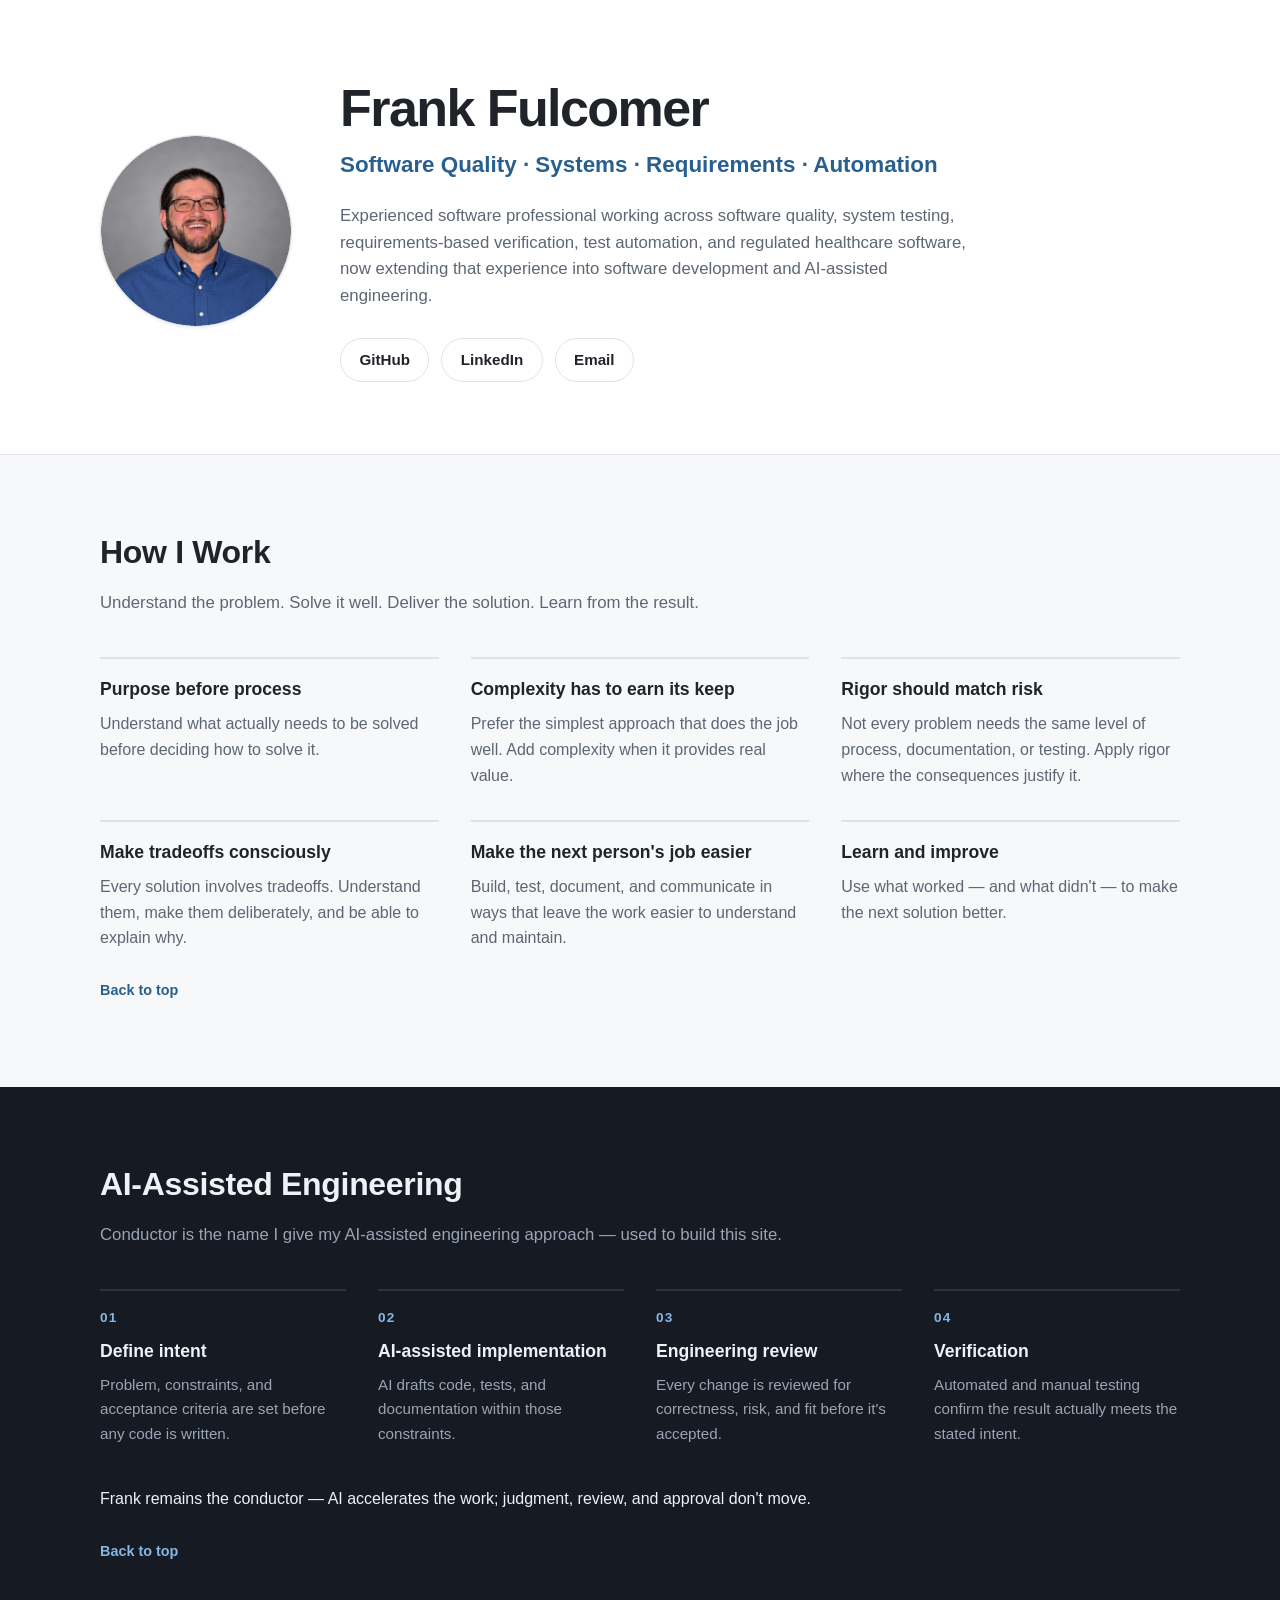
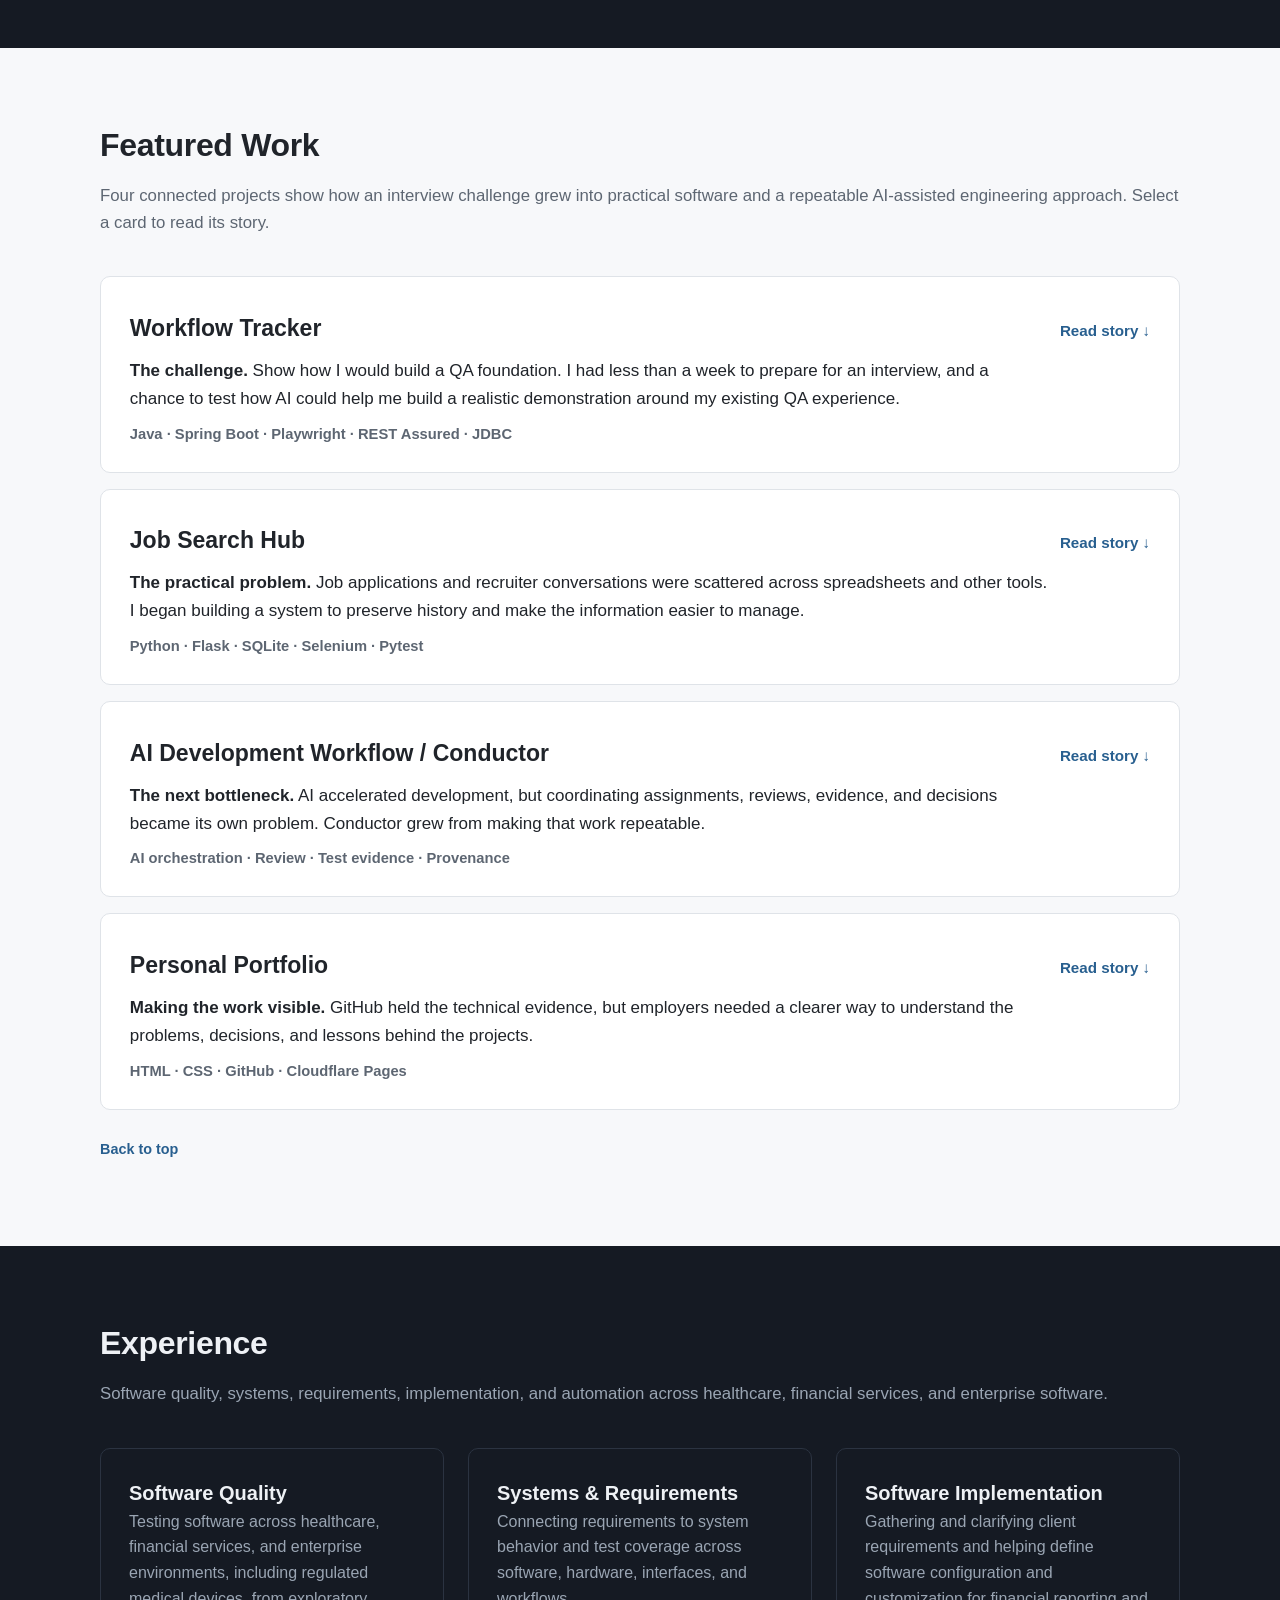
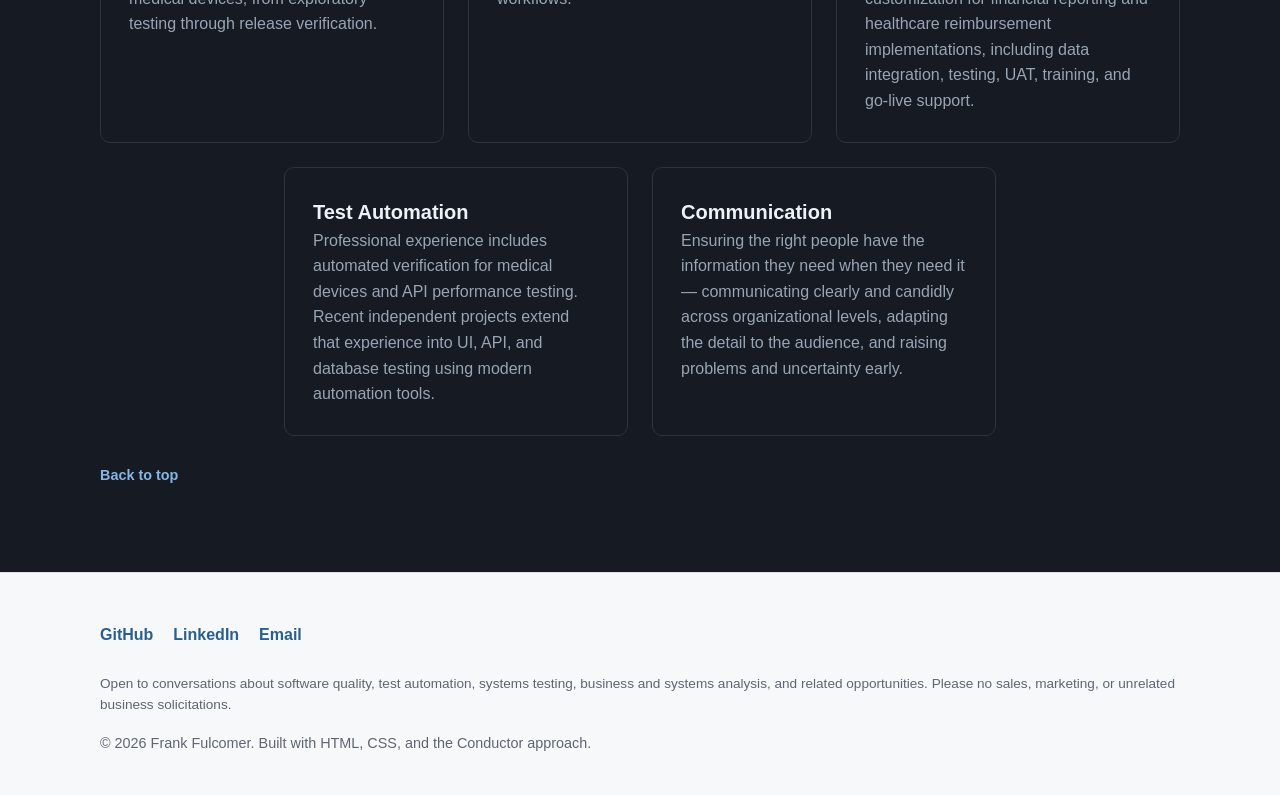
==== commit 8fc2c274: "Refine software implementation experience wording" ====
--- a/index.html
+++ b/index.html
@@ -380,7 +380,7 @@
                     <article>
                         <h3>Software Implementation</h3>
                         <p>
-                            Participating in gathering and clarifying client
+                            Gathering and clarifying client
                             requirements and helping define software
                             configuration and customization for financial
                             reporting and healthcare reimbursement
